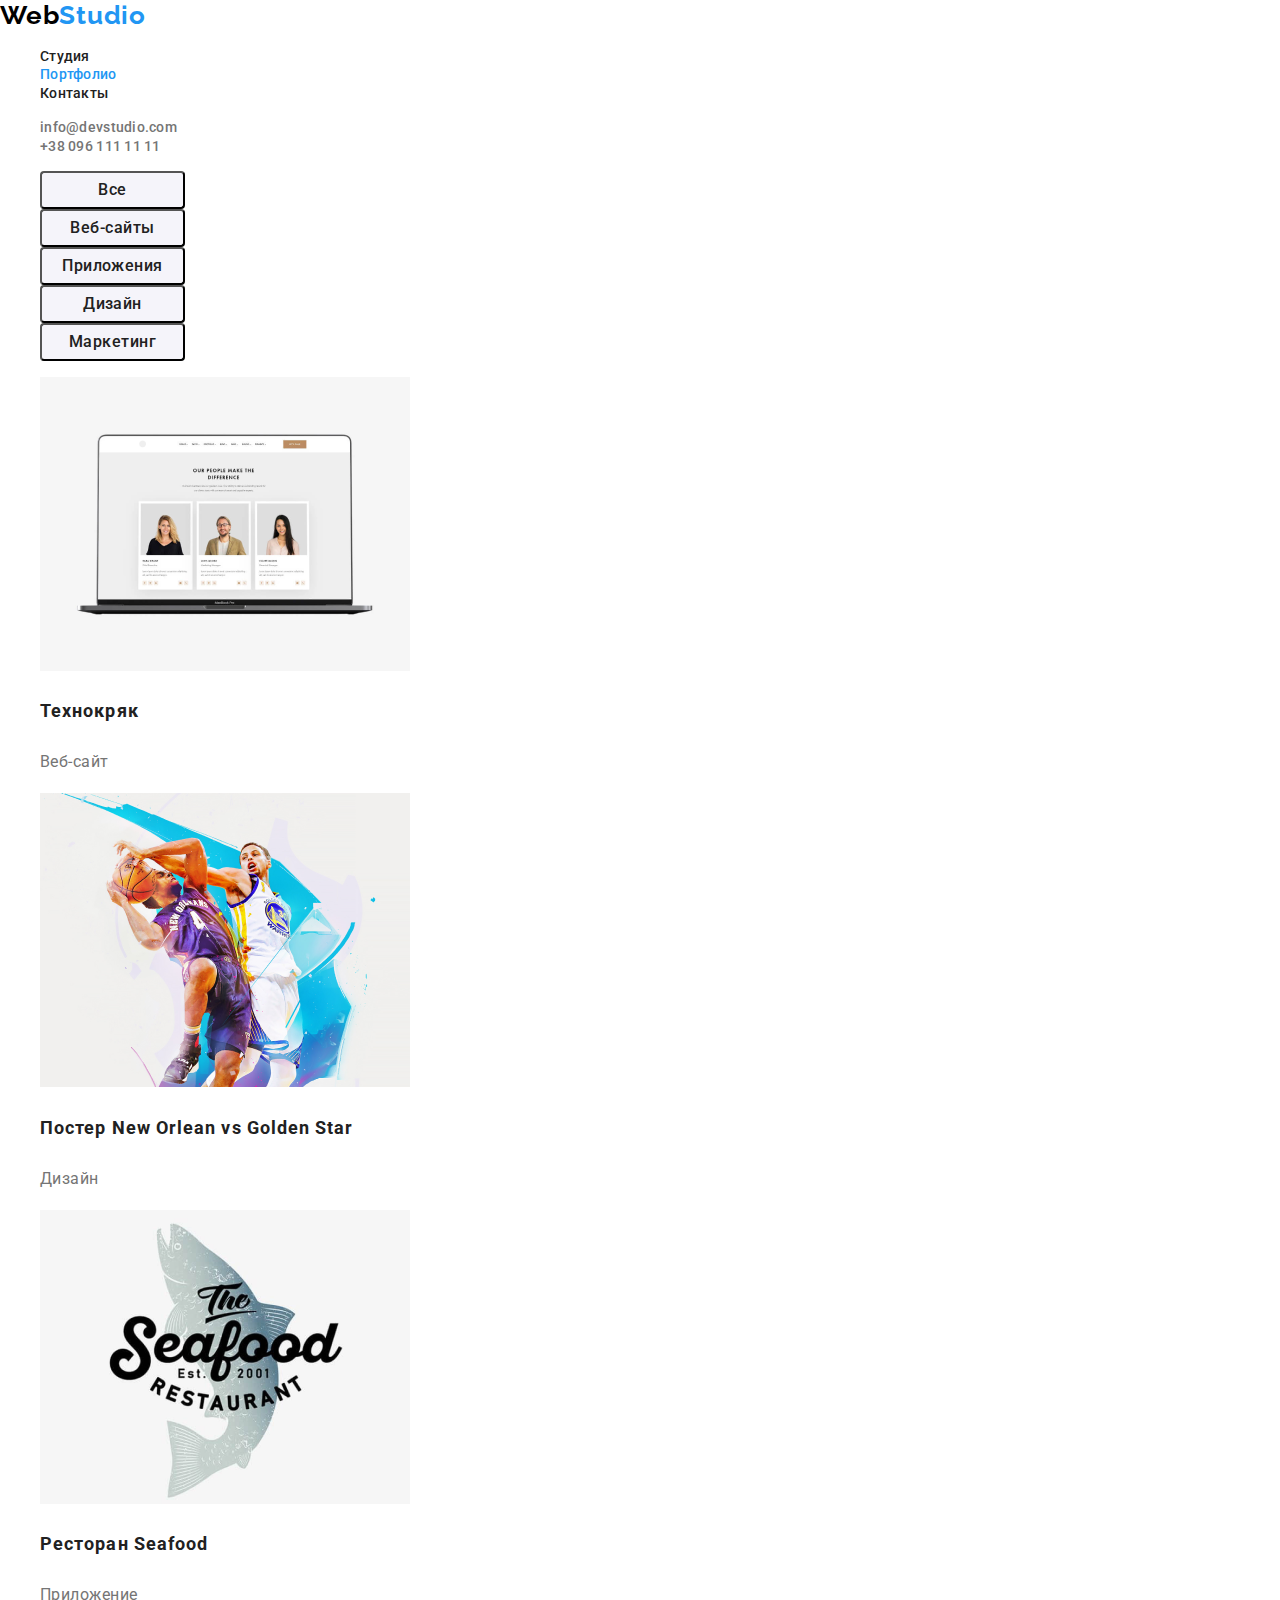
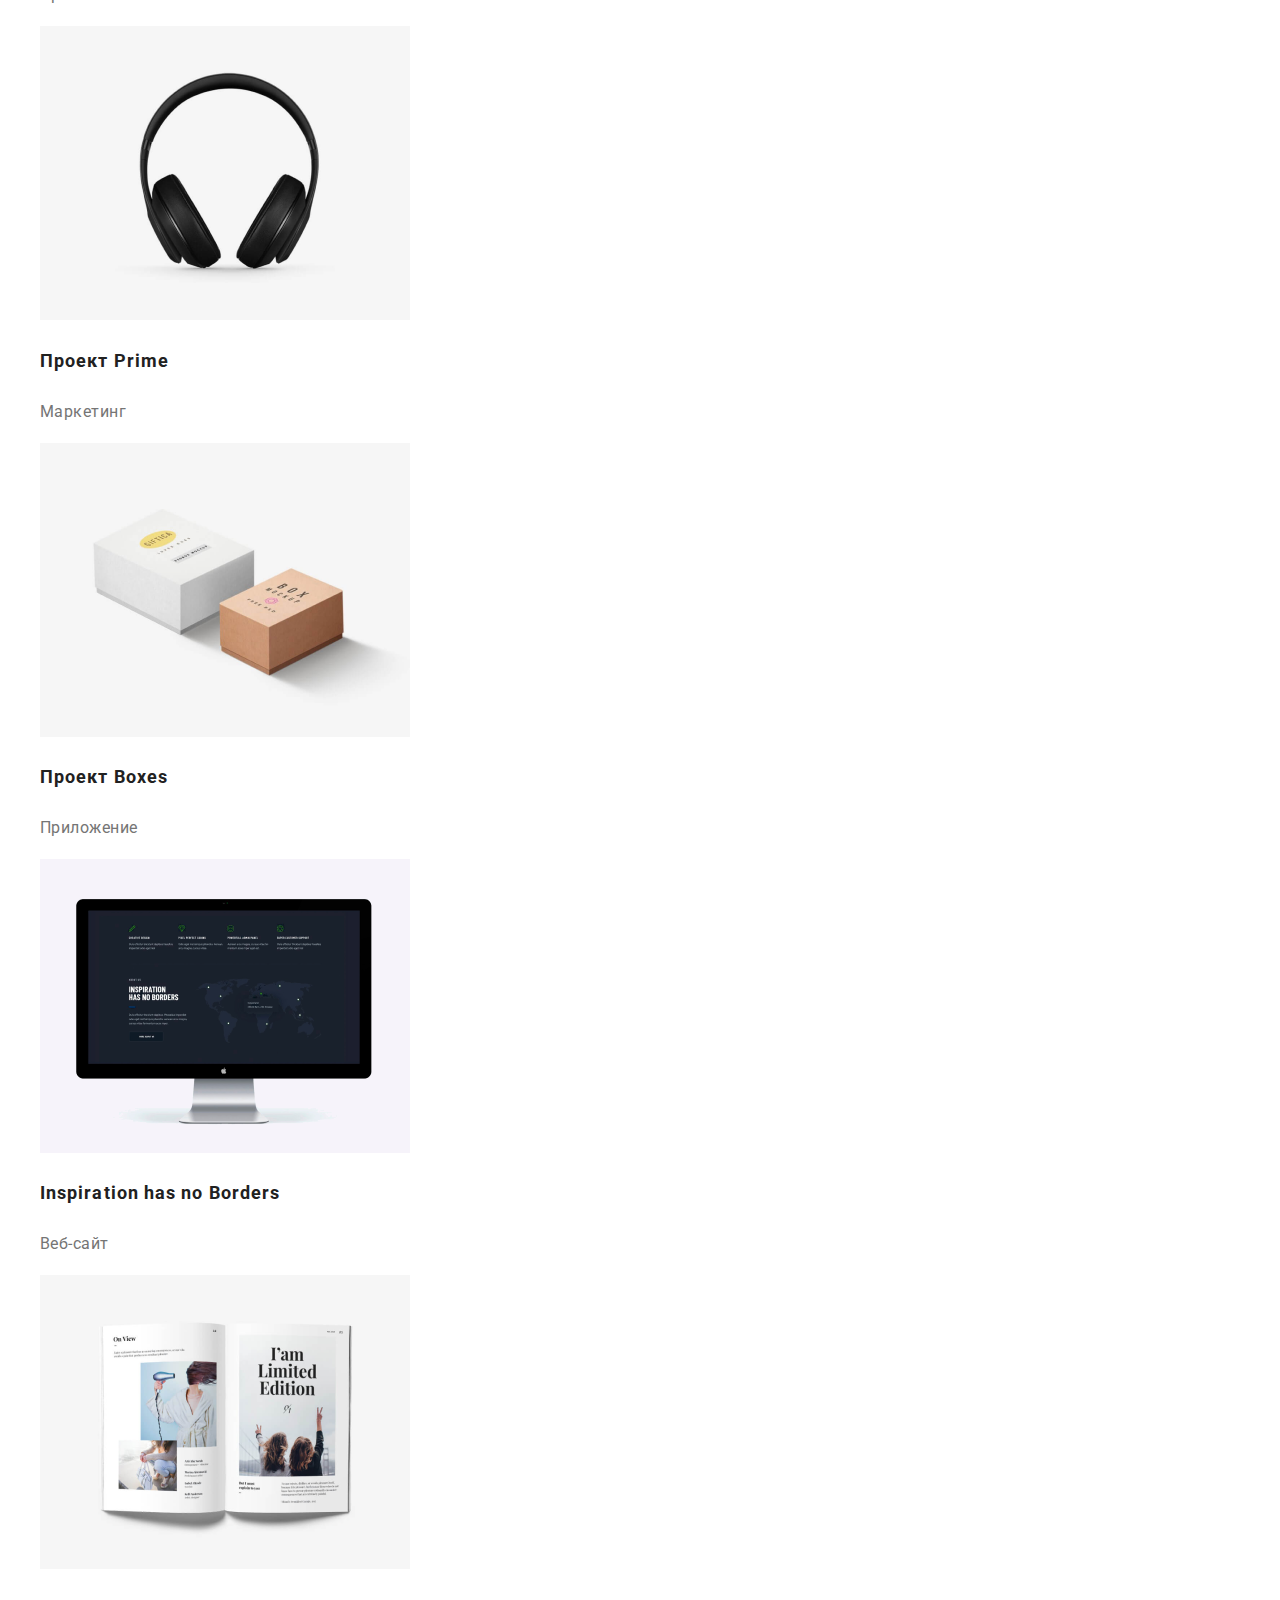
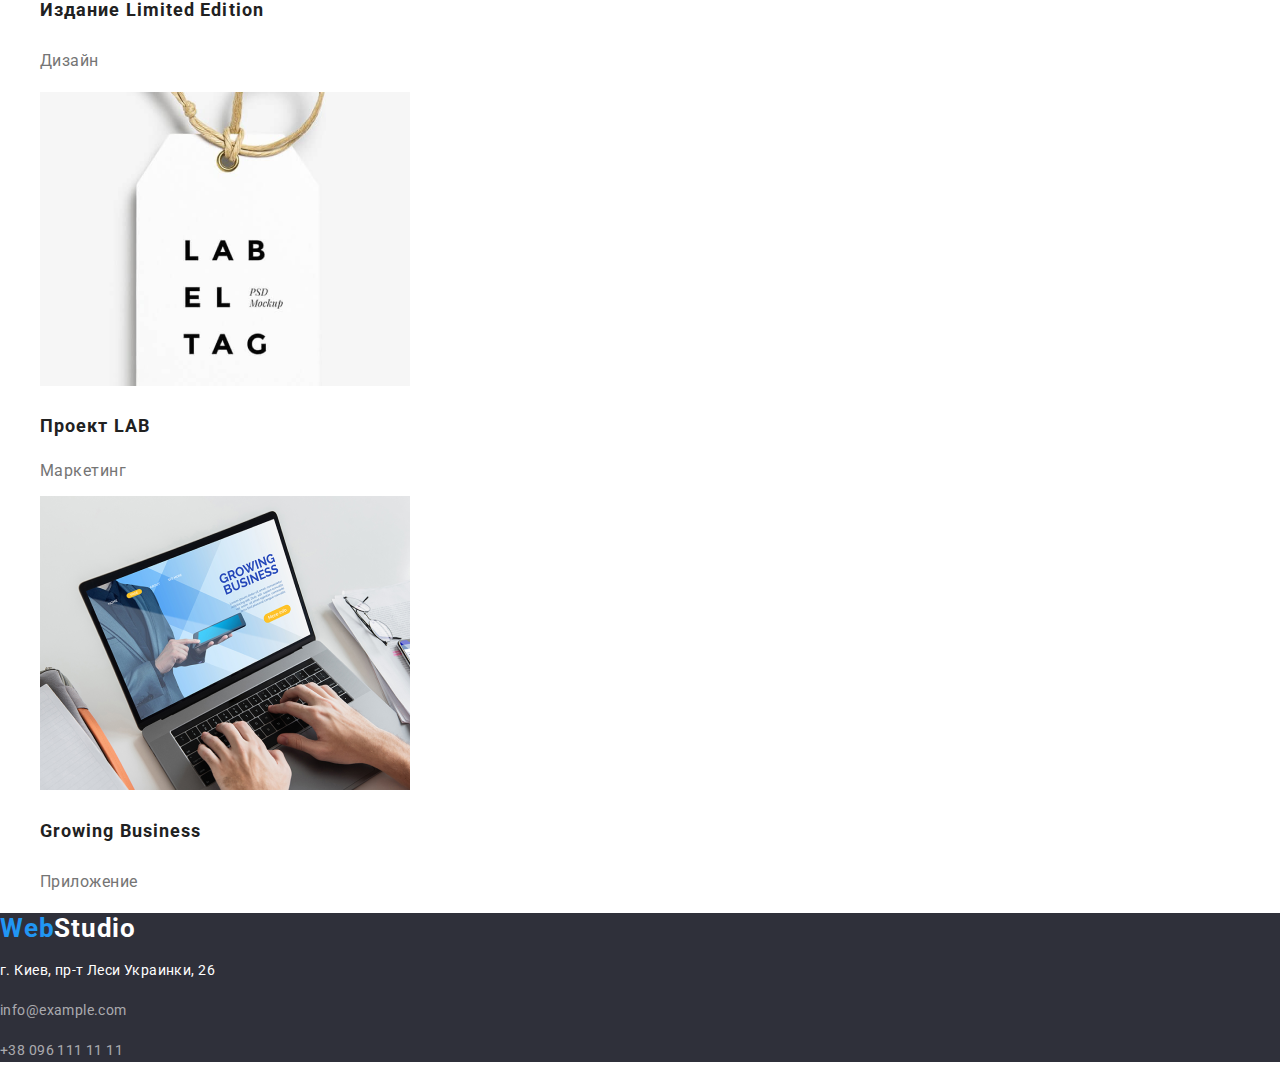
==== portfolio.html @ a476fd65 "дз2 перша сторінка" ====
<!DOCTYPE html>
<html lang="ru">
  <head>
    <meta charset="UTF-8" />
    <meta name="viewport" content="width=device-width, initial-scale=1.0" />
    <title>Портфолио</title>
    <link href="https://fonts.googleapis.com/css2?family=Raleway:wght@700&family=Roboto:wght@400;500;700;900&display=swap"
      rel="stylesheet">
    <link rel="stylesheet" href="https://cdnjs.cloudflare.com/ajax/libs/modern-normalize/1.0.0/modern-normalize.min.css">
    <link rel="stylesheet" href="./css/portfolio.css">
  </head>

  <body>
    
      <!--Шапка сайта-->

      <header class="header">
      
        <a class="webstudio" href="./index.html" aria-label="логотип">Web<span class="studio">Studio</span></a>
        <nav>
          <ul class="list">
            <li><a href="./index.html" class="link">Студия</a></li>
            <li><a href="./portfolio.html" class="special-link">Портфолио</a></li>
            <li><a href="#Контакты" class="link">Контакты</a></li>
          </ul>
        </nav>
        <ul class="auth-nav list">
          <li><a href="mailto:info@devstudio.com" class="auth-item">info@devstudio.com</a></li>
          <li><a href="tel:+380961111111" class="auth-item">+38 096 111 11 11</a></li>
        </ul>
      </header>

      <main class="main">
          <!--Меню кнопок-->
        <section>
          <ul class="list">
            <li><button type="button" class="button">Все</button></li>
            <li><button type="button" class="button">Веб-сайты</button></li>
            <li><button type="button" class="button">Приложения</button></li>
            <li><button type="button" class="button">Дизайн</button></li>
            <li><button type="button" class="button">Маркетинг</button></li>
          </ul>
                    

          <!--Проекти-->
            <ul class="list">
              <li>
                <img src="./img/img7.png" alt="Photo" width="370" >
                <h3 class="section-title">Технокряк</h3>
                <p class="section-info">Веб-сайт</p>
              </li>
              <li>
                <img src="./img/img8.png" alt="Photo" width="370">
                <h3 class="section-title">Постер New Orlean vs Golden Star</h3>
                <p class="section-info">Дизайн</p>
              </li>
              <li>
                <img src="./img/img9.png" alt="Photo" width="370">
                <h3 class="section-title">Ресторан Seafood</h3>
                <p class="section-info">Приложение</p>
              </li>
              <li>
                <img src="./img/img10.png" alt="Photo" width="370">
                <h3 class="section-title">Проект Prime</h3>
                <p class="section-info">Маркетинг</p>
              </li>
              <li>
                <img src="./img/img11.png" alt="Photo" width="370">
                <h3 class="section-title">Проект Boxes</h3>
                <p class="section-info">Приложение</p>
              </li>
              <li>
                <img src="./img/img12.png" alt="Photo" width="370">
                <h3 class="section-title">Inspiration has no Borders</h3>
                <p class="section-info">Веб-сайт</p>
              </li>
              <li>
                <img src="./img/img13.png" alt="Photo" width="370">
                <h3 class="section-title">Издание Limited Edition</h3>
                <p class="section-info">Дизайн</p>
              </li>
              <li>
                <img src="./img/img14.png" alt="Photo" width="370">
                <h3 class="section-title">Проект LAB</h3>
                <p>Маркетинг</p>
              </li>
              <li>
                <img src="./img/img15.png" alt="Photo" width="370">
                <h3 class="section-title">Growing Business</h3>
                <p class="section-info">Приложение</p>
              </li>
            </ul>
        </section>
      </main>

      <!--Підвал-->
      <footer class="footer">
        <a href="./index.html" class="webstudio-footer">Web<span class="logo">Studio</span></a>
        <address class="adress-footer">
          <p class="street">г. Киев, пр-т Леси Украинки, 26</p>
          <p><a href="mailto:info@example.com" class="foooter-info">info@example.com</a></p>
          <p><a href="tel:+380961111111" class="foooter-info">+38 096 111 11 11</a></p>
        </address>
      </footer>    
  </body>
</html>
---- css/portfolio.css ----
html {
  box-sizing: border-box;
}

*,
*::before,
*::after {
  box-sizing: inherit;
}

/* SETTINGS */
:root {
  --main-text-color: rgba(117, 117, 117, 1);
  --title-text-color: rgba(33, 33, 33, 1);
  --text-hover-focus: rgba(33, 150, 243, 1);
  --white-text-background: rgba(255, 255, 255, 1);
}

body {
  font-family: "Roboto", sans-serif;
  letter-spacing: 0.03em;
  background-color: var(--white-text-background);
  color: var(--main-text-color);
}

.list {
  list-style: none;
}

/* ЛОГО */
.webstudio {
  width: 145px;
  height: 31px;
  color: #000000;
  text-decoration: none;
  font-family: "Raleway", sans-serif;
  font-style: normal;
  font-weight: bold;
  font-size: 26px;
  line-height: 31px;
  /* identical to box height */

  letter-spacing: 0.03em;
}

.studio {
  color: #2196f3;
}

/* НАВІГАЦІЯ */

.special-link {
  color: rgba(33, 150, 243, 1);
  text-decoration: none;
  font-style: normal;
  font-weight: 500;
  font-size: 14px;
  line-height: 16px;
  letter-spacing: 0.02em;
}

.link {
  color: var(--title-text-color);
  text-decoration: none;
  font-style: normal;
  font-weight: 500;
  font-size: 14px;
  line-height: 16px;
  letter-spacing: 0.02em;
}

.link:hover,
.link:focus {
  color: var(--text-hover-focus);
}

.auth-item {
  color: var(--main-text-color);
  text-decoration: none;
  font-weight: 500;
  font-size: 14px;
  line-height: 16px;
  letter-spacing: 0.02em;
}

.auth-item:hover,
.auth-item:focus {
  color: var(--text-hover-focus);
}

/* Кнопки */

.button {
  width: 145px;
  height: 38px;
  left: 712px;
  top: 174px;
  background: rgba(245, 244, 250, 1);
  border-radius: 4px;
  font-style: normal;
  font-weight: 500;
  font-size: 16px;
  line-height: 26px;
  /* identical to box height, or 162% */
  color: var(--title-text-color);

  text-align: center;
  letter-spacing: 0.03em;
}

.button:hover,
.button:focus {
  background: var(--text-hover-focus);
}

.button:hover,
.button:focus {
  color: var(--white-text-background);
}

/* Main */
.section-title {
  font-style: normal;
  font-weight: bold;
  font-size: 18px;
  line-height: 36px;
  /* identical to box height, or 200% */
  color: var(--title-text-color);
  letter-spacing: 0.06em;
}

.section-info {
  font-style: normal;
  font-weight: normal;
  font-size: 16px;
  line-height: 30px;
  /* identical to box height, or 187% */
  color: var(--main-text-color);
  letter-spacing: 0.03em;
}

/* Підвал */

.footer {
  background: rgba(47, 48, 58, 1);
}

.webstudio-footer {
  font-style: normal;
  font-weight: bold;
  font-size: 26px;
  line-height: 31px;
  /* identical to box height */

  letter-spacing: 0.03em;

  color: #2196f3;
  text-decoration: none;
}

.logo {
  color: #ffffff;
}

.street {
  font-style: normal;
  font-weight: normal;
  font-size: 14px;
  line-height: 24px;
  /* or 171% */

  letter-spacing: 0.03em;
  color: var(--white-text-background);
}

.foooter-info {
  font-style: normal;
  font-weight: normal;
  font-size: 14px;
  line-height: 24px;
  /* or 171% */
  text-decoration: none;
  letter-spacing: 0.03em;

  color: rgba(255, 255, 255, 0.6);
}
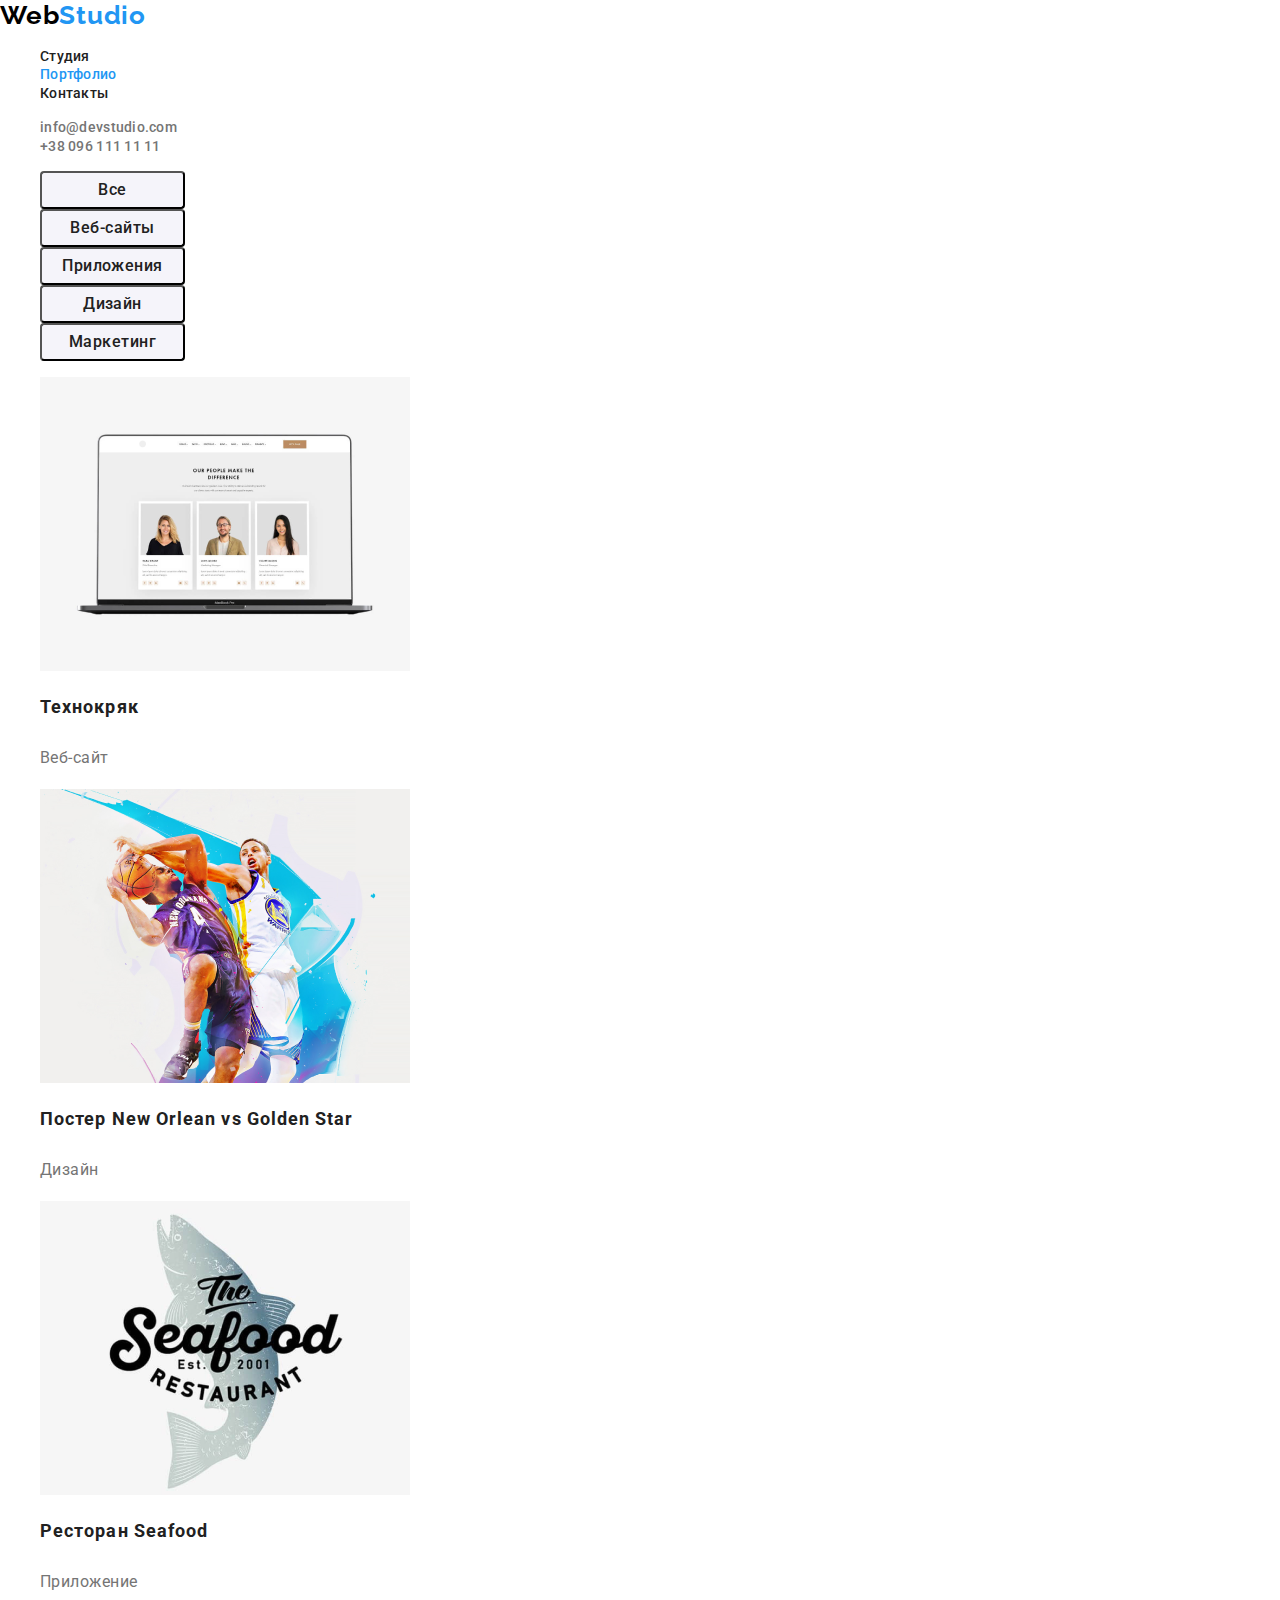
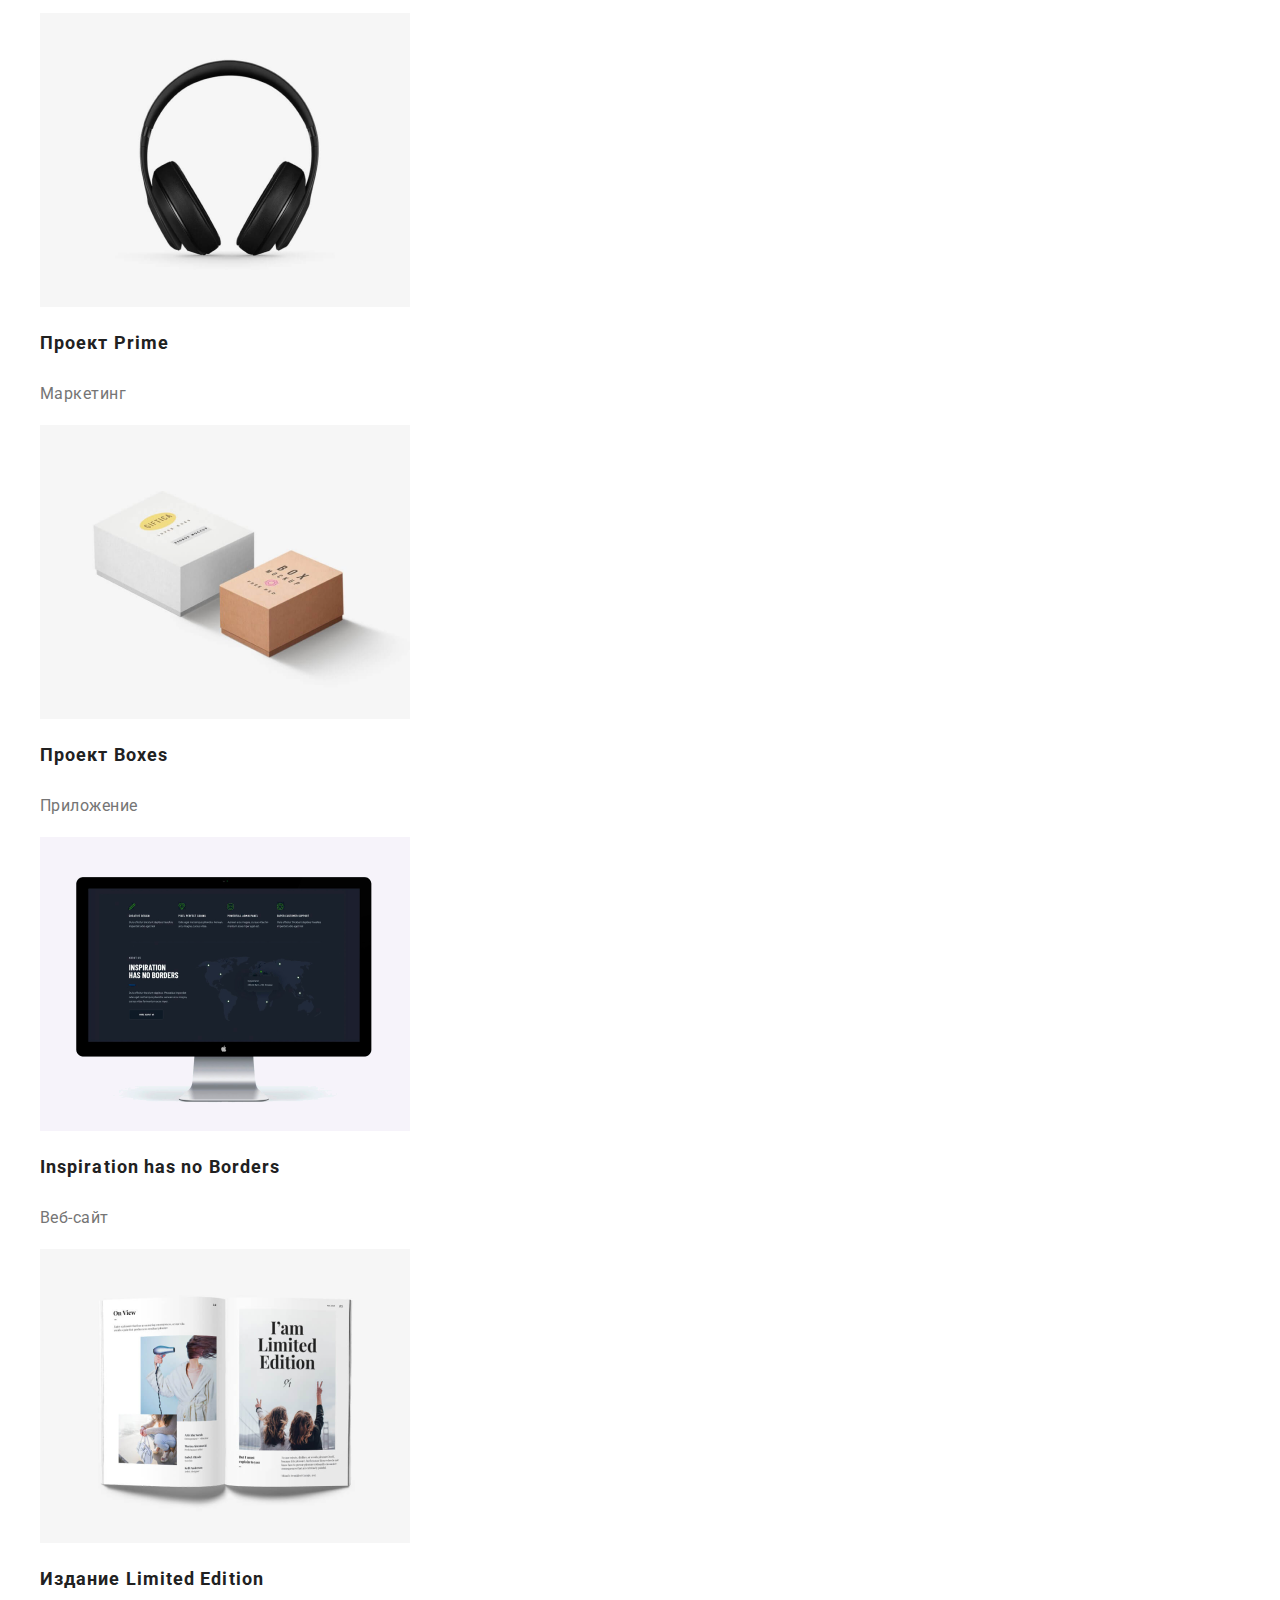
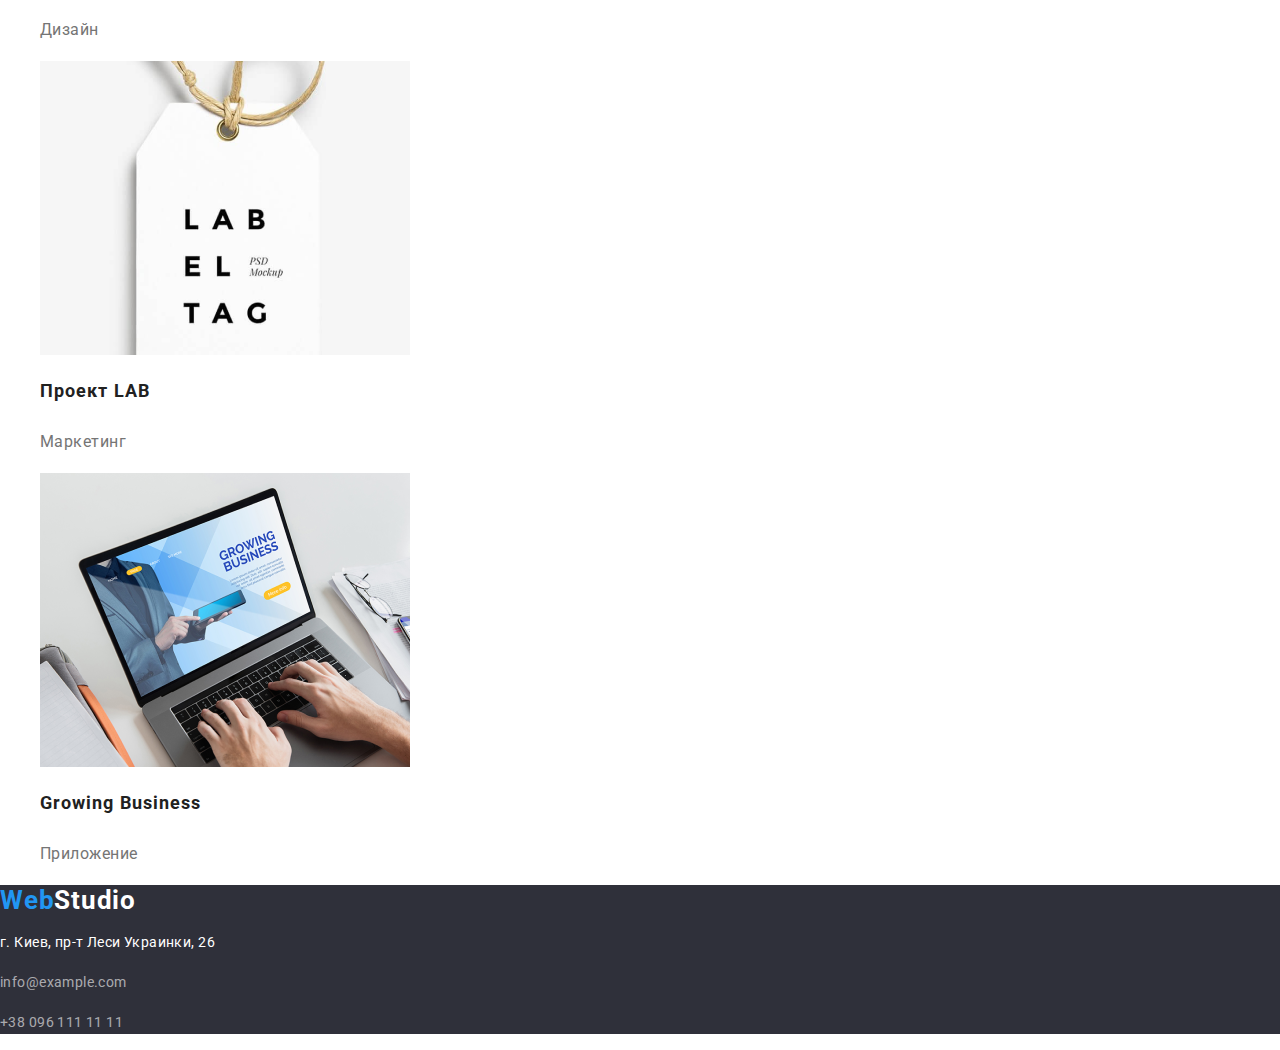
==== commit 80f620ef: "дз2 1 сторінка" ====
--- a/portfolio.html
+++ b/portfolio.html
@@ -82,7 +82,7 @@
               <li>
                 <img src="./img/img14.png" alt="Photo" width="370">
                 <h3 class="section-title">Проект LAB</h3>
-                <p>Маркетинг</p>
+                <p class="section-info">Маркетинг</p>
               </li>
               <li>
                 <img src="./img/img15.png" alt="Photo" width="370">
--- a/css/portfolio.css
+++ b/css/portfolio.css
@@ -6,6 +6,10 @@
 *::before,
 *::after {
   box-sizing: inherit;
+}
+
+img {
+  display: block;
 }
 
 /* SETTINGS */
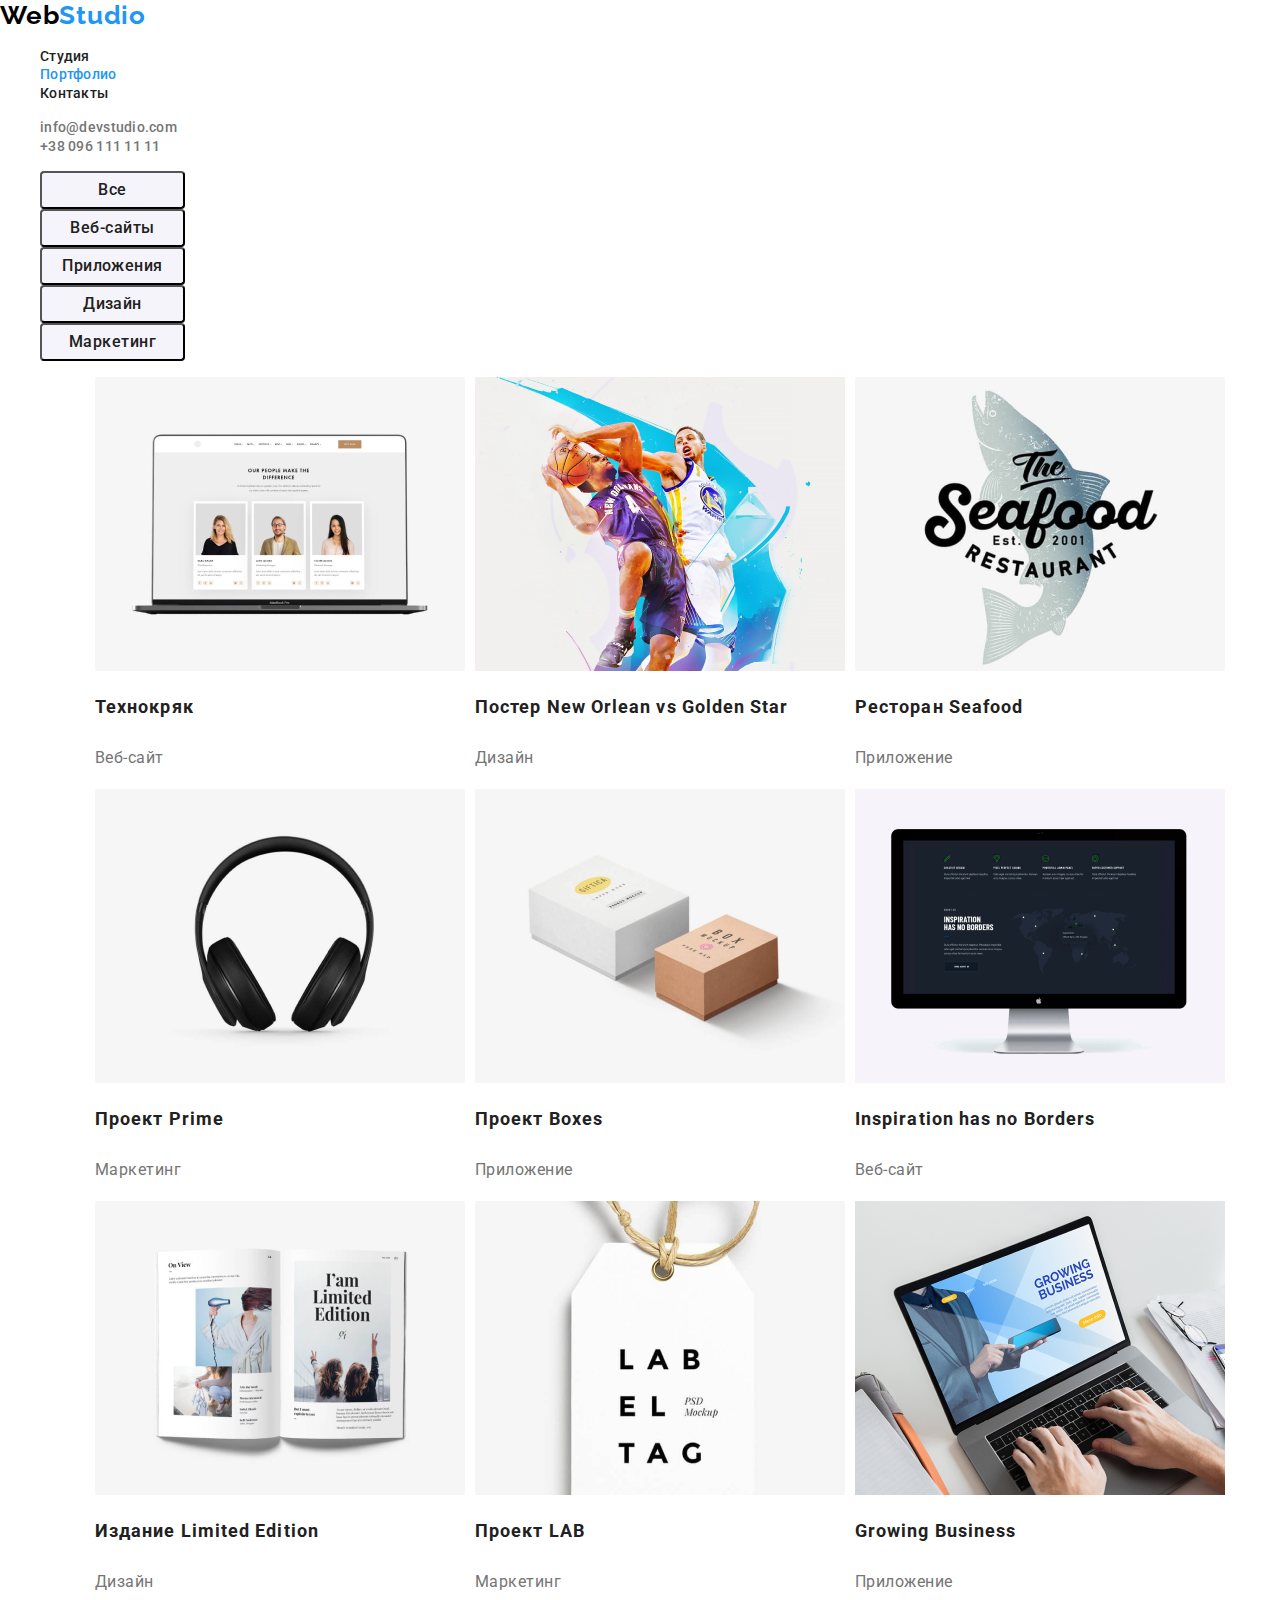
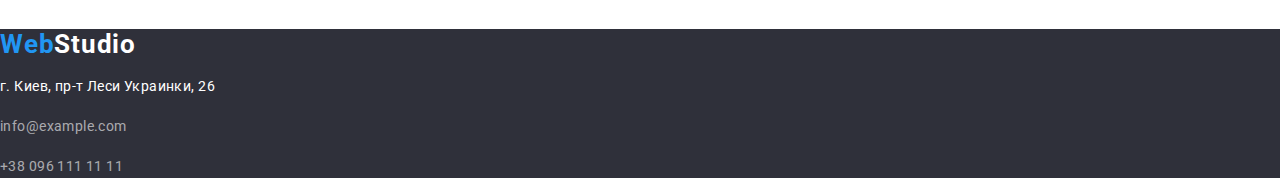
==== commit 50ed34be: "зробив проекти" ====
--- a/portfolio.html
+++ b/portfolio.html
@@ -43,6 +43,7 @@
                     
 
           <!--Проекти-->
+          <div class="projects">
             <ul class="list">
               <li>
                 <img src="./img/img7.png" alt="Photo" width="370" >
@@ -90,6 +91,7 @@
                 <p class="section-info">Приложение</p>
               </li>
             </ul>
+          </div>
         </section>
       </main>
 
--- a/css/portfolio.css
+++ b/css/portfolio.css
@@ -25,6 +25,7 @@
   letter-spacing: 0.03em;
   background-color: var(--white-text-background);
   color: var(--main-text-color);
+  max-width: 1600px;
 }
 
 .list {
@@ -143,6 +144,23 @@
   letter-spacing: 0.03em;
 }
 
+.projects {
+  width: 1200px;
+  padding-left: 15px;
+  padding-right: 15px;
+  margin: 0 auto;
+}
+
+.projects .list {
+  display: flex;
+  flex-wrap: wrap;
+  justify-content: space-between;
+}
+
+/* .projects .list:not(:nth-child(3n)) {
+  margin-right: 30px;
+} */
+
 /* Підвал */
 
 .footer {
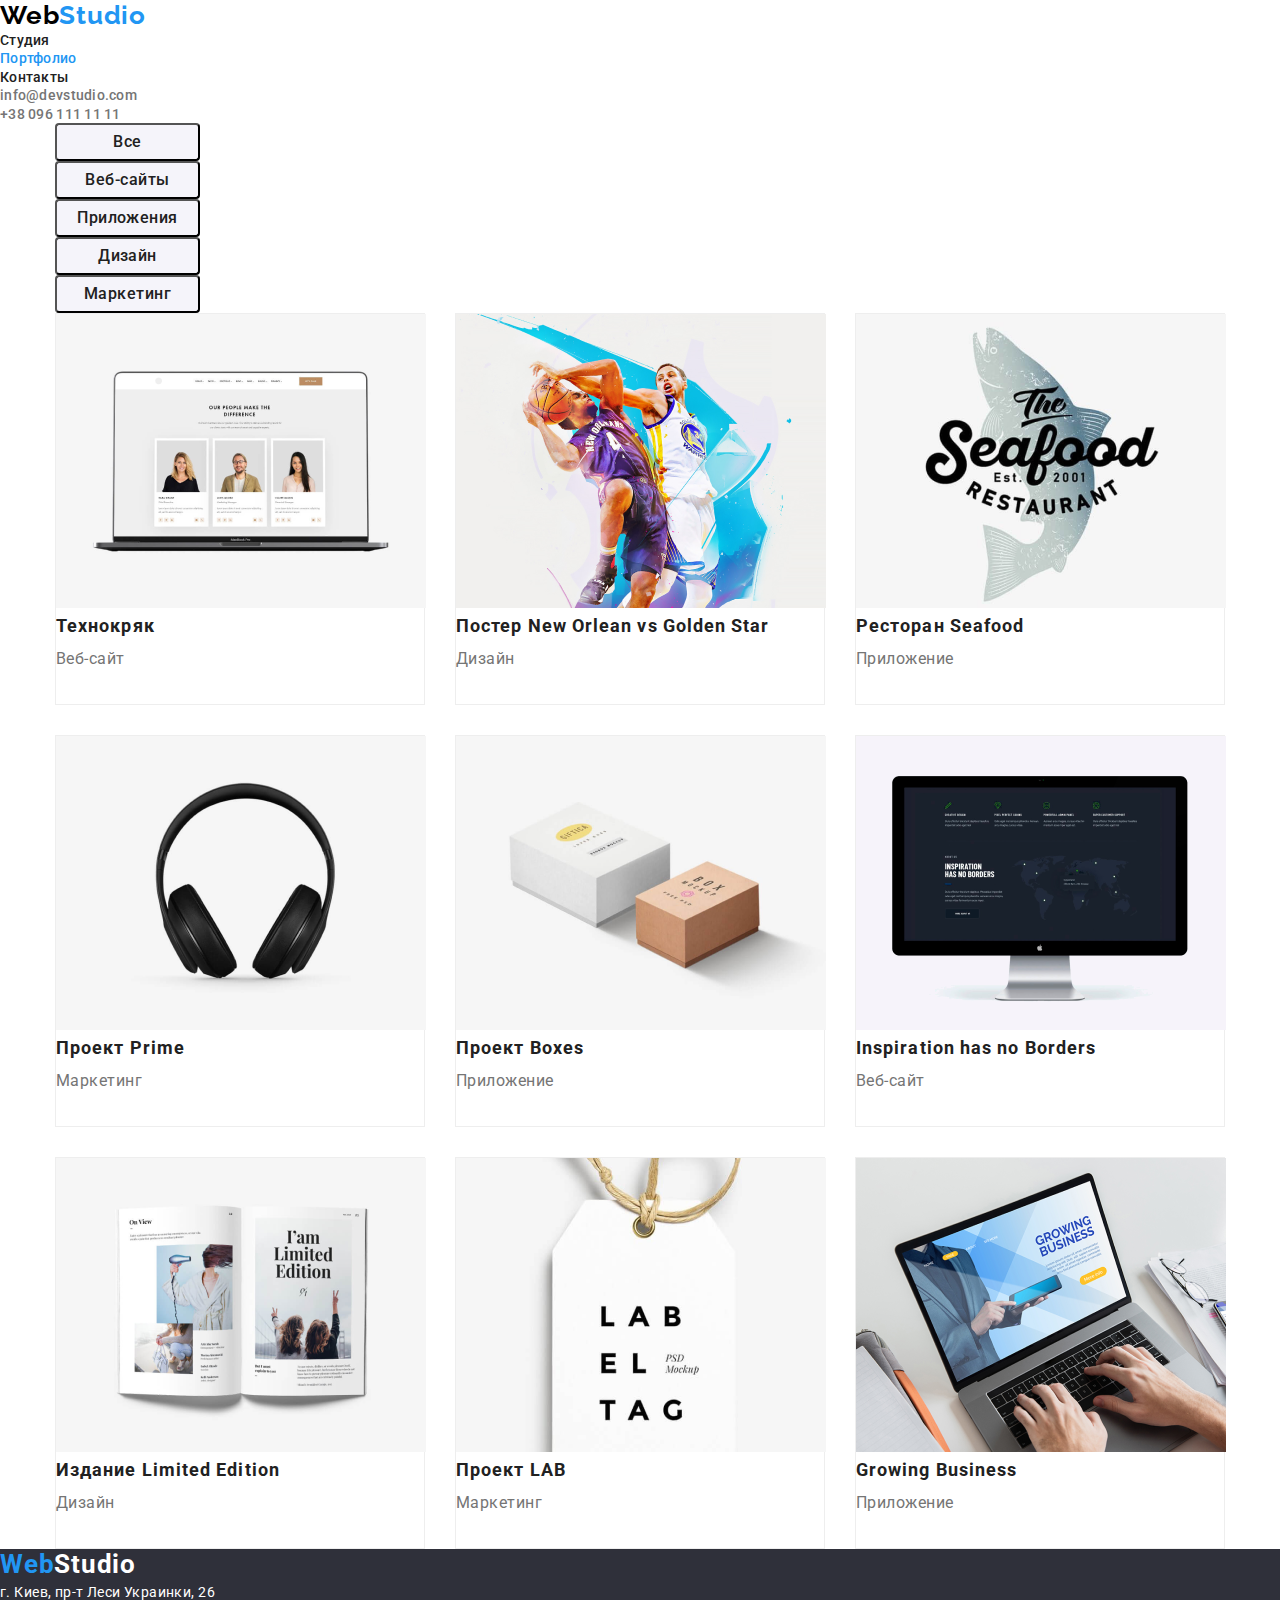
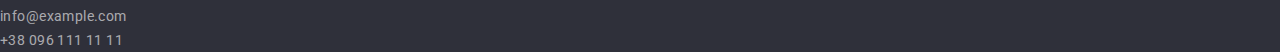
==== commit 001feaea: "єєєєє" ====
--- a/portfolio.html
+++ b/portfolio.html
@@ -33,59 +33,61 @@
       <main class="main">
           <!--Меню кнопок-->
         <section>
+          <div class="button-container">
           <ul class="list">
             <li><button type="button" class="button">Все</button></li>
             <li><button type="button" class="button">Веб-сайты</button></li>
             <li><button type="button" class="button">Приложения</button></li>
             <li><button type="button" class="button">Дизайн</button></li>
             <li><button type="button" class="button">Маркетинг</button></li>
+          </div>
           </ul>
                     
 
           <!--Проекти-->
           <div class="projects">
             <ul class="list">
-              <li>
+              <li class="li-item">
                 <img src="./img/img7.png" alt="Photo" width="370" >
                 <h3 class="section-title">Технокряк</h3>
                 <p class="section-info">Веб-сайт</p>
               </li>
-              <li>
+              <li class="li-item">
                 <img src="./img/img8.png" alt="Photo" width="370">
                 <h3 class="section-title">Постер New Orlean vs Golden Star</h3>
                 <p class="section-info">Дизайн</p>
               </li>
-              <li>
+              <li class="li-item">
                 <img src="./img/img9.png" alt="Photo" width="370">
                 <h3 class="section-title">Ресторан Seafood</h3>
                 <p class="section-info">Приложение</p>
               </li>
-              <li>
+              <li class="li-item">
                 <img src="./img/img10.png" alt="Photo" width="370">
                 <h3 class="section-title">Проект Prime</h3>
                 <p class="section-info">Маркетинг</p>
               </li>
-              <li>
+              <li class="li-item">
                 <img src="./img/img11.png" alt="Photo" width="370">
                 <h3 class="section-title">Проект Boxes</h3>
                 <p class="section-info">Приложение</p>
               </li>
-              <li>
+              <li class="li-item">
                 <img src="./img/img12.png" alt="Photo" width="370">
                 <h3 class="section-title">Inspiration has no Borders</h3>
                 <p class="section-info">Веб-сайт</p>
               </li>
-              <li>
+              <li class="li-item">
                 <img src="./img/img13.png" alt="Photo" width="370">
                 <h3 class="section-title">Издание Limited Edition</h3>
                 <p class="section-info">Дизайн</p>
               </li>
-              <li>
+              <li class="li-item">
                 <img src="./img/img14.png" alt="Photo" width="370">
                 <h3 class="section-title">Проект LAB</h3>
                 <p class="section-info">Маркетинг</p>
               </li>
-              <li>
+              <li class="li-item">
                 <img src="./img/img15.png" alt="Photo" width="370">
                 <h3 class="section-title">Growing Business</h3>
                 <p class="section-info">Приложение</p>
--- a/css/portfolio.css
+++ b/css/portfolio.css
@@ -6,6 +6,11 @@
 *::before,
 *::after {
   box-sizing: inherit;
+}
+
+* {
+  margin: 0;
+  padding: 0;
 }
 
 img {
@@ -144,6 +149,13 @@
   letter-spacing: 0.03em;
 }
 
+.button-container {
+  width: 1200px;
+  padding-left: 15px;
+  padding-right: 15px;
+  margin: 0 auto;
+}
+
 .projects {
   width: 1200px;
   padding-left: 15px;
@@ -157,9 +169,19 @@
   justify-content: space-between;
 }
 
-/* .projects .list:not(:nth-child(3n)) {
-  margin-right: 30px;
-} */
+.li-item {
+  display: block;
+  width: 370px;
+  /* height: 368px; */
+  background: #ffffff;
+  border: 1px solid #eeeeee;
+  box-sizing: border-box;
+  padding-bottom: 30px;
+}
+
+.li-item:not(:nth-child(n + 7)) {
+  margin-bottom: 30px;
+}
 
 /* Підвал */
 
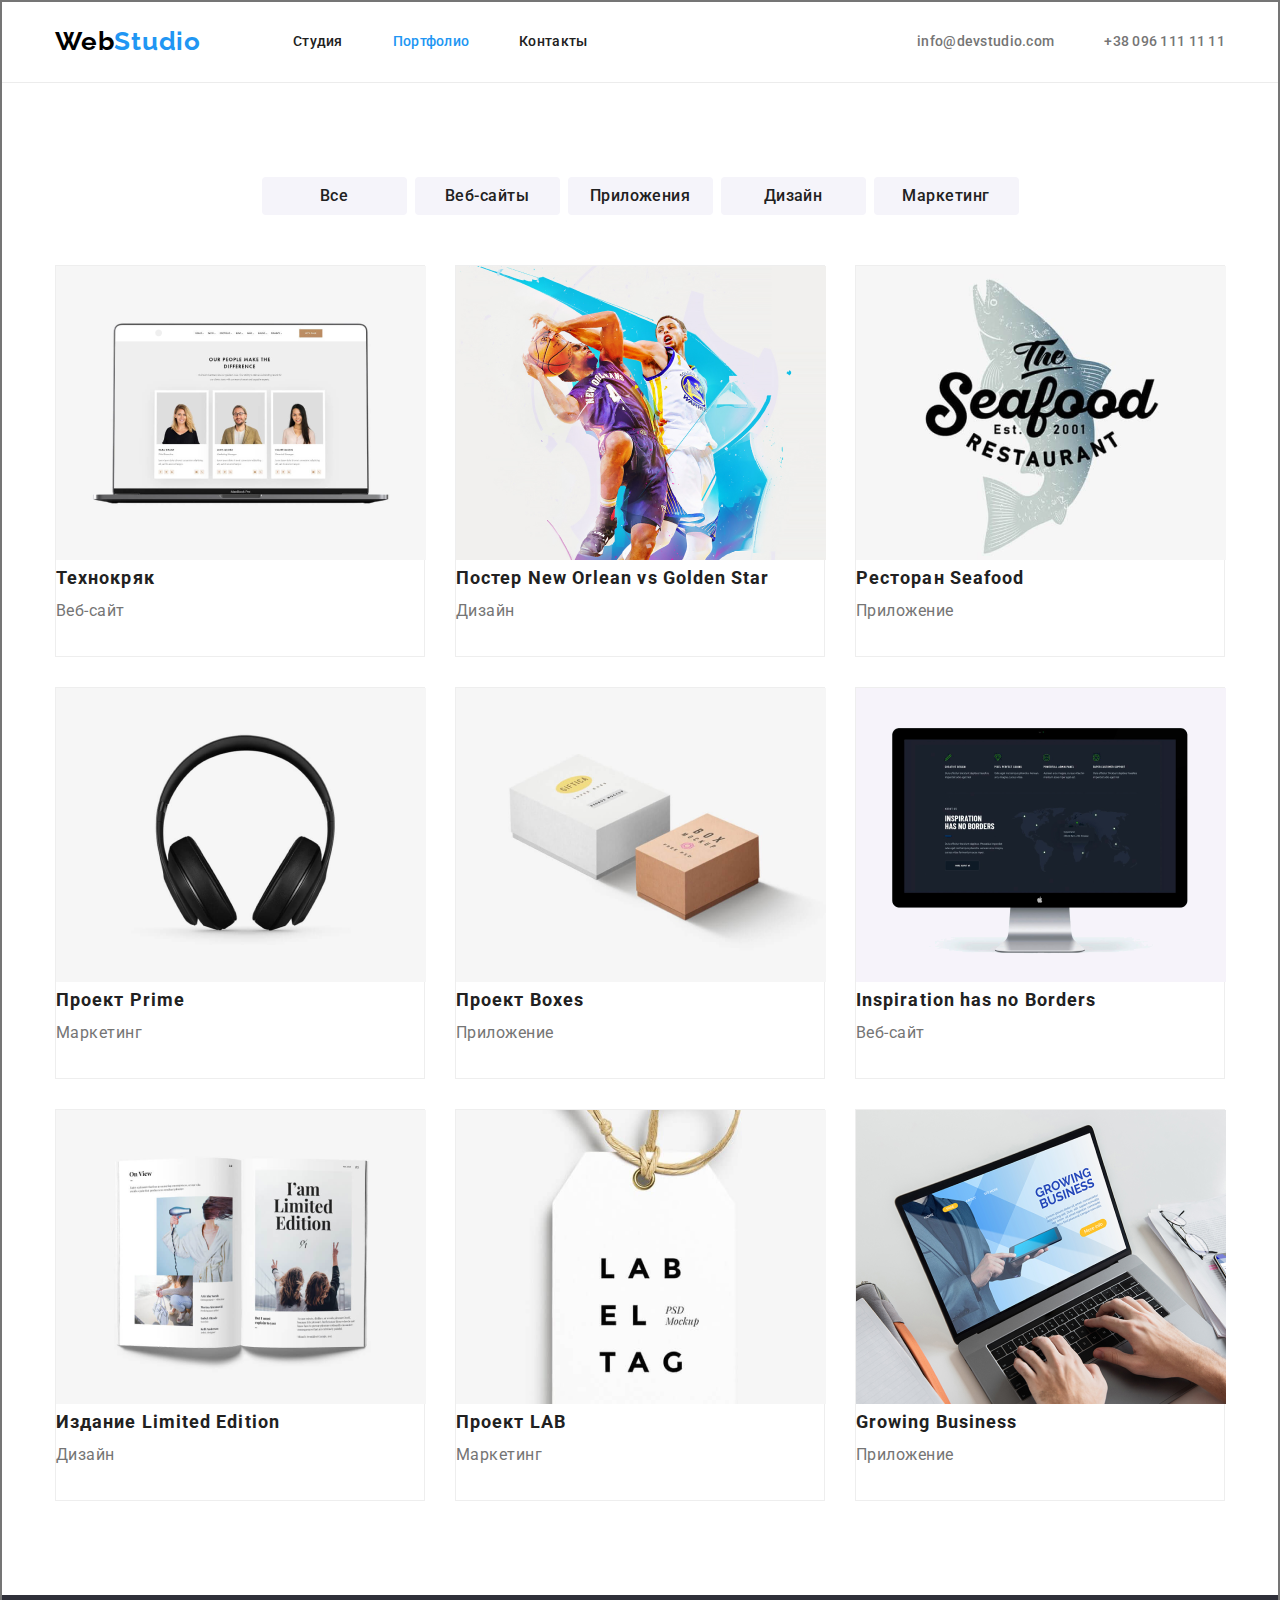
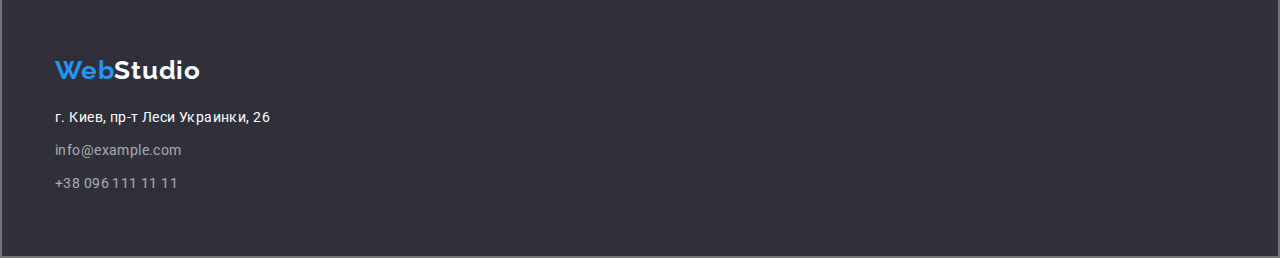
==== commit 1e2a7fca: "Finish" ====
--- a/portfolio.html
+++ b/portfolio.html
@@ -15,31 +15,36 @@
       <!--Шапка сайта-->
 
       <header class="header">
-      
+      <div class="header-container">
         <a class="webstudio" href="./index.html" aria-label="логотип">Web<span class="studio">Studio</span></a>
+        
         <nav>
-          <ul class="list">
+          <ul class="nav-menu list">
             <li><a href="./index.html" class="link">Студия</a></li>
             <li><a href="./portfolio.html" class="special-link">Портфолио</a></li>
             <li><a href="#Контакты" class="link">Контакты</a></li>
           </ul>
         </nav>
+
         <ul class="auth-nav list">
           <li><a href="mailto:info@devstudio.com" class="auth-item">info@devstudio.com</a></li>
           <li><a href="tel:+380961111111" class="auth-item">+38 096 111 11 11</a></li>
         </ul>
+
+      </div>
+
       </header>
 
       <main class="main">
-          <!--Меню кнопок-->
-        <section>
+                       <!--Меню кнопок-->
+        <section class="main-section">
           <div class="button-container">
           <ul class="list">
-            <li><button type="button" class="button">Все</button></li>
-            <li><button type="button" class="button">Веб-сайты</button></li>
-            <li><button type="button" class="button">Приложения</button></li>
-            <li><button type="button" class="button">Дизайн</button></li>
-            <li><button type="button" class="button">Маркетинг</button></li>
+            <li class="lii-item"><button type="button" class="button">Все</button></li>
+            <li class="lii-item"><button type="button" class="button">Веб-сайты</button></li>
+            <li class="lii-item"><button type="button" class="button">Приложения</button></li>
+            <li class="lii-item"><button type="button" class="button">Дизайн</button></li>
+            <li class="lii-item"><button type="button" class="button">Маркетинг</button></li>
           </div>
           </ul>
                     
@@ -99,12 +104,14 @@
 
       <!--Підвал-->
       <footer class="footer">
+        <div class="footer-container">
         <a href="./index.html" class="webstudio-footer">Web<span class="logo">Studio</span></a>
         <address class="adress-footer">
           <p class="street">г. Киев, пр-т Леси Украинки, 26</p>
-          <p><a href="mailto:info@example.com" class="foooter-info">info@example.com</a></p>
+          <p class="mmail"><a href="mailto:info@example.com" class="foooter-info">info@example.com</a></p>
           <p><a href="tel:+380961111111" class="foooter-info">+38 096 111 11 11</a></p>
         </address>
+        </div>
       </footer>    
   </body>
 </html>
--- a/css/portfolio.css
+++ b/css/portfolio.css
@@ -31,10 +31,15 @@
   background-color: var(--white-text-background);
   color: var(--main-text-color);
   max-width: 1600px;
+  border: 2px solid;
 }
 
 .list {
   list-style: none;
+}
+
+.header {
+  border-bottom: 1px solid #ececec;
 }
 
 /* ЛОГО */
@@ -51,6 +56,7 @@
   /* identical to box height */
 
   letter-spacing: 0.03em;
+  margin-right: 93px;
 }
 
 .studio {
@@ -96,6 +102,36 @@
 .auth-item:hover,
 .auth-item:focus {
   color: var(--text-hover-focus);
+}
+
+.header-container {
+  display: flex;
+  align-items: flex-start;
+  width: 1200px;
+  padding-right: 15px;
+  padding-left: 15px;
+  margin-left: auto;
+  margin-right: auto;
+  align-items: center;
+  padding-top: 24px;
+  padding-bottom: 25px;
+}
+
+.nav-menu {
+  display: flex;
+}
+
+.auth-nav {
+  display: flex;
+  margin-left: auto;
+}
+
+nav ul li:not(:last-child) {
+  margin-right: 50px;
+}
+
+.auth-item {
+  margin-left: 50px;
 }
 
 /* Кнопки */
@@ -116,6 +152,7 @@
 
   text-align: center;
   letter-spacing: 0.03em;
+  border: none;
 }
 
 .button:hover,
@@ -128,7 +165,8 @@
   color: var(--white-text-background);
 }
 
-/* Main */
+/* MAIN */
+
 .section-title {
   font-style: normal;
   font-weight: bold;
@@ -149,6 +187,10 @@
   letter-spacing: 0.03em;
 }
 
+.main-section {
+  padding-top: 94px;
+}
+
 .button-container {
   width: 1200px;
   padding-left: 15px;
@@ -156,10 +198,21 @@
   margin: 0 auto;
 }
 
+.button-container .list {
+  display: flex;
+  justify-content: center;
+}
+
+.lii-item:not(:last-child) {
+  margin-right: 8px;
+}
+
 .projects {
   width: 1200px;
   padding-left: 15px;
   padding-right: 15px;
+  padding-top: 50px;
+  padding-bottom: 94px;
   margin: 0 auto;
 }
 
@@ -187,9 +240,13 @@
 
 .footer {
   background: rgba(47, 48, 58, 1);
+  padding-top: 60px;
+  padding-bottom: 60px;
 }
 
 .webstudio-footer {
+  display: inline-block;
+  font-family: "Raleway", sans-serif;
   font-style: normal;
   font-weight: bold;
   font-size: 26px;
@@ -200,6 +257,7 @@
 
   color: #2196f3;
   text-decoration: none;
+  margin-bottom: 20px;
 }
 
 .logo {
@@ -207,24 +265,46 @@
 }
 
 .street {
+  display: inline-block;
   font-style: normal;
   font-weight: normal;
   font-size: 14px;
-  line-height: 24px;
+  line-height: 1.71;
   /* or 171% */
 
   letter-spacing: 0.03em;
   color: var(--white-text-background);
+  margin-bottom: 9px;
 }
 
 .foooter-info {
+  display: inline-block;
   font-style: normal;
   font-weight: normal;
   font-size: 14px;
-  line-height: 24px;
+  line-height: 1.71;
   /* or 171% */
   text-decoration: none;
   letter-spacing: 0.03em;
 
   color: rgba(255, 255, 255, 0.6);
 }
+
+.mmail {
+  display: inline-block;
+  margin-bottom: 9px;
+}
+
+.footer-container {
+  width: 1200px;
+  padding-left: 15px;
+  padding-right: 15px;
+  margin: 0 auto;
+  display: flex;
+  flex-direction: column;
+}
+
+.adress-footer {
+  display: flex;
+  flex-direction: column;
+}
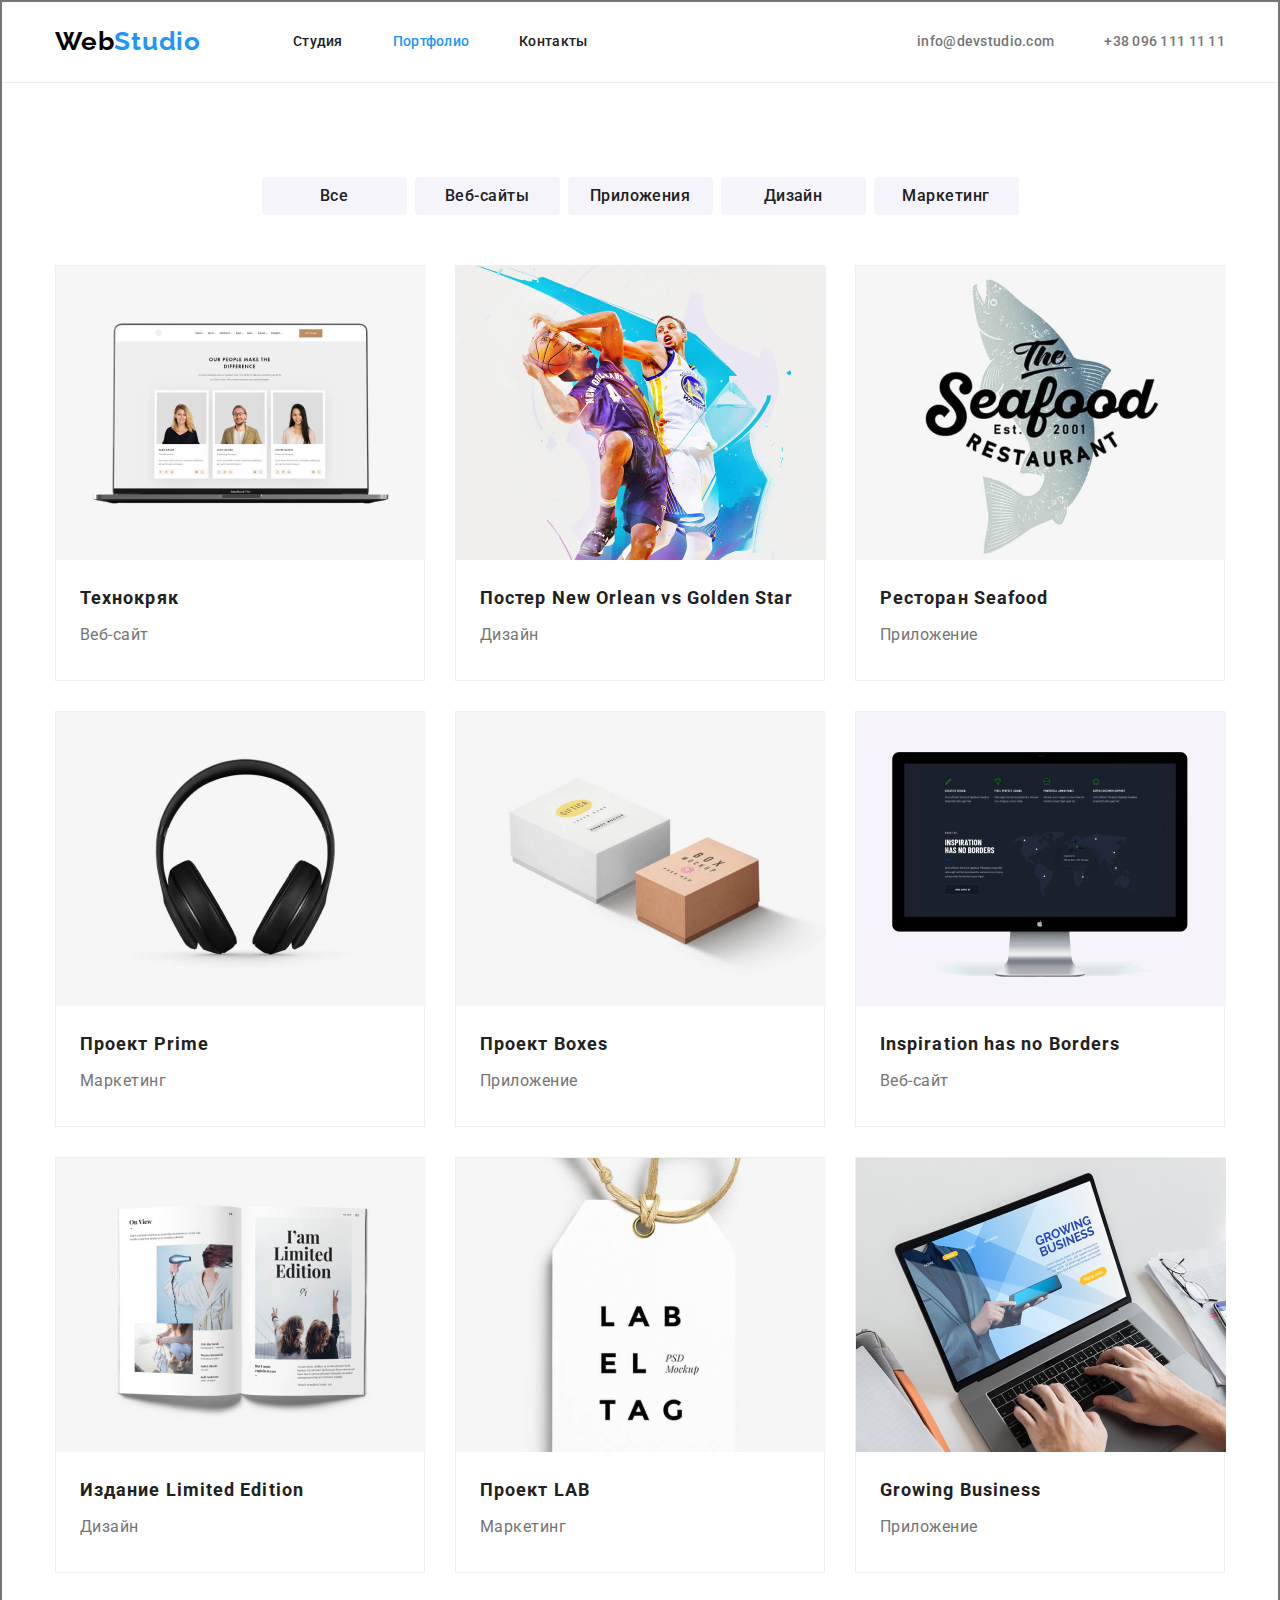
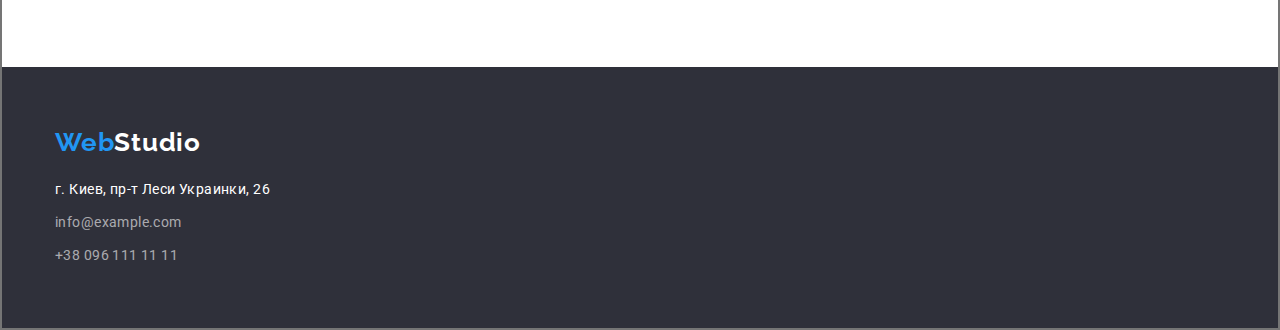
==== commit debe7d3f: "Дз3 фініш" ====
--- a/portfolio.html
+++ b/portfolio.html
@@ -36,7 +36,9 @@
       </header>
 
       <main class="main">
-                       <!--Меню кнопок-->
+
+
+         <!--Меню кнопок-->
         <section class="main-section">
           <div class="button-container">
           <ul class="list">
@@ -54,48 +56,66 @@
             <ul class="list">
               <li class="li-item">
                 <img src="./img/img7.png" alt="Photo" width="370" >
-                <h3 class="section-title">Технокряк</h3>
+                <div class="projects-info">
+                  <h3 class="section-title">Технокряк</h3>
                 <p class="section-info">Веб-сайт</p>
+                </div>
               </li>
               <li class="li-item">
                 <img src="./img/img8.png" alt="Photo" width="370">
-                <h3 class="section-title">Постер New Orlean vs Golden Star</h3>
+                <div class="projects-info">
+                  <h3 class="section-title">Постер New Orlean vs Golden Star</h3>
                 <p class="section-info">Дизайн</p>
+              </div>
               </li>
               <li class="li-item">
                 <img src="./img/img9.png" alt="Photo" width="370">
-                <h3 class="section-title">Ресторан Seafood</h3>
+                <div class="projects-info">
+                  <h3 class="section-title">Ресторан Seafood</h3>
                 <p class="section-info">Приложение</p>
+              </div>
               </li>
               <li class="li-item">
                 <img src="./img/img10.png" alt="Photo" width="370">
-                <h3 class="section-title">Проект Prime</h3>
+                <div class="projects-info">
+                  <h3 class="section-title">Проект Prime</h3>
                 <p class="section-info">Маркетинг</p>
+              </div>
               </li>
               <li class="li-item">
                 <img src="./img/img11.png" alt="Photo" width="370">
-                <h3 class="section-title">Проект Boxes</h3>
+                <div class="projects-info">
+                  <h3 class="section-title">Проект Boxes</h3>
                 <p class="section-info">Приложение</p>
+              </div>
               </li>
               <li class="li-item">
                 <img src="./img/img12.png" alt="Photo" width="370">
-                <h3 class="section-title">Inspiration has no Borders</h3>
+                <div class="projects-info">
+                  <h3 class="section-title">Inspiration has no Borders</h3>
                 <p class="section-info">Веб-сайт</p>
-              </li>
+              </div>
+             </li>
               <li class="li-item">
                 <img src="./img/img13.png" alt="Photo" width="370">
-                <h3 class="section-title">Издание Limited Edition</h3>
+                <div class="projects-info">
+                  <h3 class="section-title">Издание Limited Edition</h3>
                 <p class="section-info">Дизайн</p>
-              </li>
+                  </div>
+             </li>
               <li class="li-item">
                 <img src="./img/img14.png" alt="Photo" width="370">
-                <h3 class="section-title">Проект LAB</h3>
+                <div class="projects-info">
+                  <h3 class="section-title">Проект LAB</h3>
                 <p class="section-info">Маркетинг</p>
+            </div>
               </li>
               <li class="li-item">
                 <img src="./img/img15.png" alt="Photo" width="370">
+                <div class="projects-info">
                 <h3 class="section-title">Growing Business</h3>
                 <p class="section-info">Приложение</p>
+                </div>
               </li>
             </ul>
           </div>
--- a/css/portfolio.css
+++ b/css/portfolio.css
@@ -167,6 +167,10 @@
 
 /* MAIN */
 
+img {
+  margin-bottom: 20px;
+}
+
 .section-title {
   font-style: normal;
   font-weight: bold;
@@ -175,6 +179,7 @@
   /* identical to box height, or 200% */
   color: var(--title-text-color);
   letter-spacing: 0.06em;
+  padding-bottom: 4px;
 }
 
 .section-info {
@@ -236,6 +241,10 @@
   margin-bottom: 30px;
 }
 
+.projects-info {
+  margin: 0 24px;
+}
+
 /* Підвал */
 
 .footer {
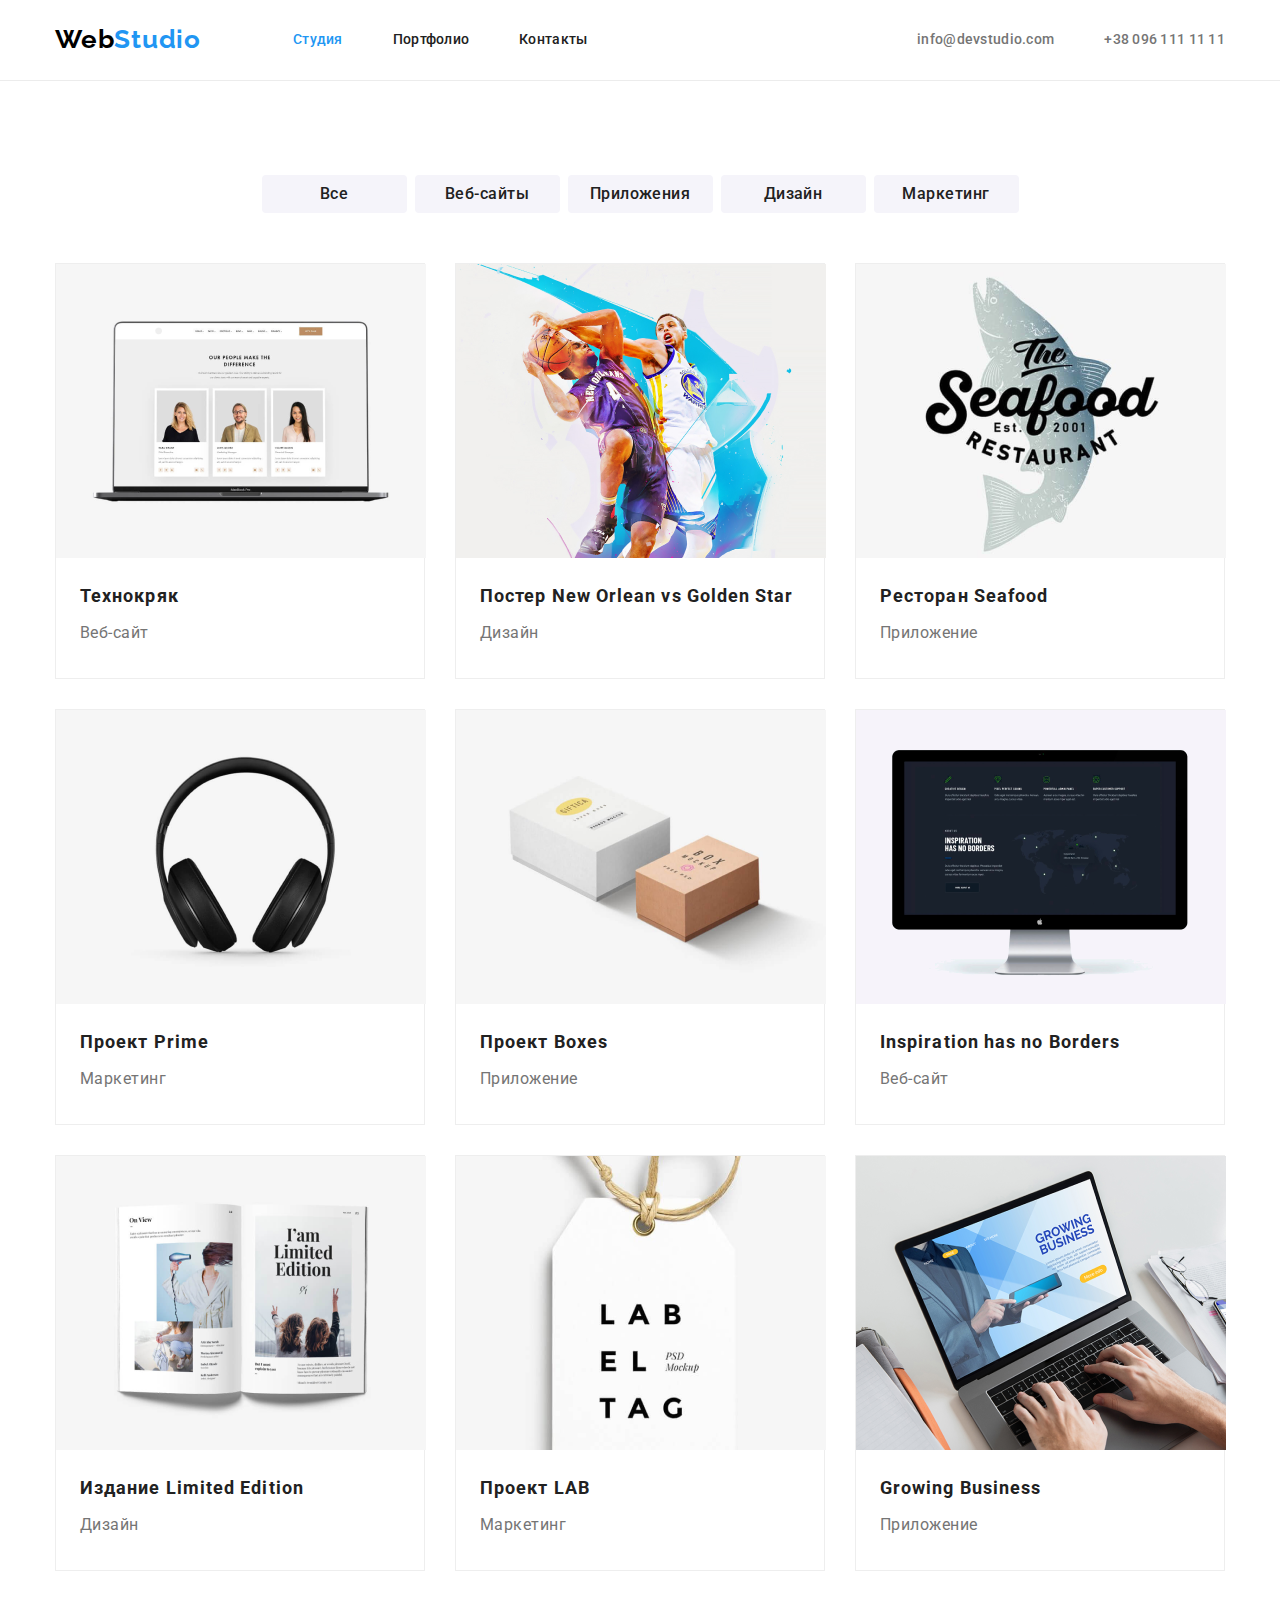
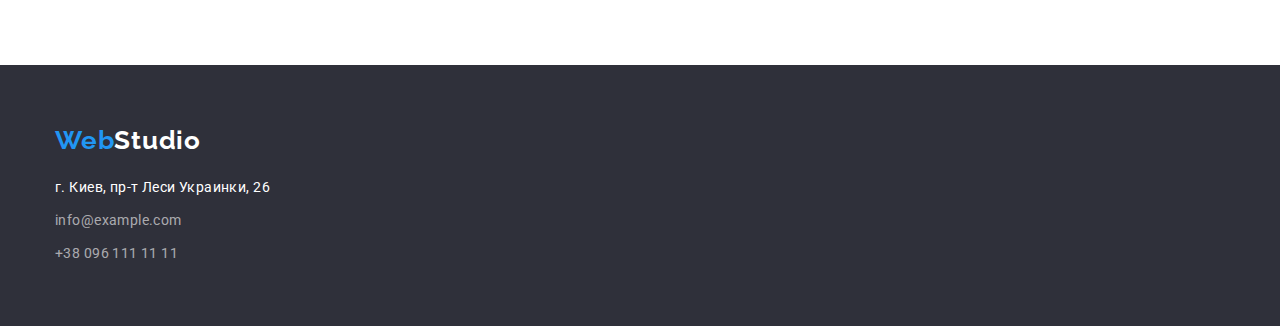
==== commit afdba659: "дз3 після виправлень" ====
--- a/portfolio.html
+++ b/portfolio.html
@@ -15,24 +15,24 @@
       <!--Шапка сайта-->
 
       <header class="header">
-      <div class="header-container">
-        <a class="webstudio" href="./index.html" aria-label="логотип">Web<span class="studio">Studio</span></a>
-        
-        <nav>
-          <ul class="nav-menu list">
-            <li><a href="./index.html" class="link">Студия</a></li>
-            <li><a href="./portfolio.html" class="special-link">Портфолио</a></li>
-            <li><a href="#Контакты" class="link">Контакты</a></li>
-          </ul>
-        </nav>
-
-        <ul class="auth-nav list">
-          <li><a href="mailto:info@devstudio.com" class="auth-item">info@devstudio.com</a></li>
-          <li><a href="tel:+380961111111" class="auth-item">+38 096 111 11 11</a></li>
-        </ul>
-
-      </div>
-
+        <div class="container">
+          <div class="header-container">
+            <a class="webstudio" href="./index.html" aria-label="логотип">Web<span class="studio">Studio</span></a>
+      
+            <nav>
+              <ul class="nav-menu list">
+                <li><a href="./index.html" class="special-link">Студия</a></li>
+                <li><a href="./portfolio.html" class="link">Портфолио</a></li>
+                <li><a href="#Контакты" class="link">Контакты</a></li>
+              </ul>
+            </nav>
+      
+            <ul class="auth-nav list">
+              <li><a href="mailto:info@devstudio.com" class="auth-item">info@devstudio.com</a></li>
+              <li><a href="tel:+380961111111" class="auth-item">+38 096 111 11 11</a></li>
+            </ul>
+          </div>
+        </div>
       </header>
 
       <main class="main">
@@ -40,97 +40,101 @@
 
          <!--Меню кнопок-->
         <section class="main-section">
-          <div class="button-container">
-          <ul class="list">
-            <li class="lii-item"><button type="button" class="button">Все</button></li>
-            <li class="lii-item"><button type="button" class="button">Веб-сайты</button></li>
-            <li class="lii-item"><button type="button" class="button">Приложения</button></li>
-            <li class="lii-item"><button type="button" class="button">Дизайн</button></li>
-            <li class="lii-item"><button type="button" class="button">Маркетинг</button></li>
-          </div>
-          </ul>
+          <div class="container">
+            <ul class="button-list list">
+              <li class="lii-item"><button type="button" class="button">Все</button></li>
+              <li class="lii-item"><button type="button" class="button">Веб-сайты</button></li>
+              <li class="lii-item"><button type="button" class="button">Приложения</button></li>
+              <li class="lii-item"><button type="button" class="button">Дизайн</button></li>
+              <li class="lii-item"><button type="button" class="button">Маркетинг</button></li>
+            </ul>
                     
 
           <!--Проекти-->
-          <div class="projects">
-            <ul class="list">
-              <li class="li-item">
-                <img src="./img/img7.png" alt="Photo" width="370" >
-                <div class="projects-info">
-                  <h3 class="section-title">Технокряк</h3>
-                <p class="section-info">Веб-сайт</p>
-                </div>
-              </li>
-              <li class="li-item">
-                <img src="./img/img8.png" alt="Photo" width="370">
-                <div class="projects-info">
-                  <h3 class="section-title">Постер New Orlean vs Golden Star</h3>
-                <p class="section-info">Дизайн</p>
-              </div>
-              </li>
-              <li class="li-item">
-                <img src="./img/img9.png" alt="Photo" width="370">
-                <div class="projects-info">
-                  <h3 class="section-title">Ресторан Seafood</h3>
-                <p class="section-info">Приложение</p>
-              </div>
-              </li>
-              <li class="li-item">
-                <img src="./img/img10.png" alt="Photo" width="370">
-                <div class="projects-info">
-                  <h3 class="section-title">Проект Prime</h3>
-                <p class="section-info">Маркетинг</p>
-              </div>
-              </li>
-              <li class="li-item">
-                <img src="./img/img11.png" alt="Photo" width="370">
-                <div class="projects-info">
-                  <h3 class="section-title">Проект Boxes</h3>
-                <p class="section-info">Приложение</p>
-              </div>
-              </li>
-              <li class="li-item">
-                <img src="./img/img12.png" alt="Photo" width="370">
-                <div class="projects-info">
-                  <h3 class="section-title">Inspiration has no Borders</h3>
-                <p class="section-info">Веб-сайт</p>
-              </div>
-             </li>
-              <li class="li-item">
-                <img src="./img/img13.png" alt="Photo" width="370">
-                <div class="projects-info">
-                  <h3 class="section-title">Издание Limited Edition</h3>
-                <p class="section-info">Дизайн</p>
+          
+            <div class="projects">
+              <ul class="list">
+                <li class="li-item">
+                  <img src="./img/img7.png" alt="Photo" width="370">
+                  <div class="projects-info">
+                    <h3 class="section-title">Технокряк</h3>
+                    <p class="section-info">Веб-сайт</p>
                   </div>
-             </li>
-              <li class="li-item">
-                <img src="./img/img14.png" alt="Photo" width="370">
-                <div class="projects-info">
-                  <h3 class="section-title">Проект LAB</h3>
-                <p class="section-info">Маркетинг</p>
+                </li>
+                <li class="li-item">
+                  <img src="./img/img8.png" alt="Photo" width="370">
+                  <div class="projects-info">
+                    <h3 class="section-title">Постер New Orlean vs Golden Star</h3>
+                    <p class="section-info">Дизайн</p>
+                  </div>
+                </li>
+                <li class="li-item">
+                  <img src="./img/img9.png" alt="Photo" width="370">
+                  <div class="projects-info">
+                    <h3 class="section-title">Ресторан Seafood</h3>
+                    <p class="section-info">Приложение</p>
+                  </div>
+                </li>
+                <li class="li-item">
+                  <img src="./img/img10.png" alt="Photo" width="370">
+                  <div class="projects-info">
+                    <h3 class="section-title">Проект Prime</h3>
+                    <p class="section-info">Маркетинг</p>
+                  </div>
+                </li>
+                <li class="li-item">
+                  <img src="./img/img11.png" alt="Photo" width="370">
+                  <div class="projects-info">
+                    <h3 class="section-title">Проект Boxes</h3>
+                    <p class="section-info">Приложение</p>
+                  </div>
+                </li>
+                <li class="li-item">
+                  <img src="./img/img12.png" alt="Photo" width="370">
+                  <div class="projects-info">
+                    <h3 class="section-title">Inspiration has no Borders</h3>
+                    <p class="section-info">Веб-сайт</p>
+                  </div>
+                </li>
+                <li class="li-item">
+                  <img src="./img/img13.png" alt="Photo" width="370">
+                  <div class="projects-info">
+                    <h3 class="section-title">Издание Limited Edition</h3>
+                    <p class="section-info">Дизайн</p>
+                  </div>
+                </li>
+                <li class="li-item">
+                  <img src="./img/img14.png" alt="Photo" width="370">
+                  <div class="projects-info">
+                    <h3 class="section-title">Проект LAB</h3>
+                    <p class="section-info">Маркетинг</p>
+                  </div>
+                </li>
+                <li class="li-item">
+                  <img src="./img/img15.png" alt="Photo" width="370">
+                  <div class="projects-info">
+                    <h3 class="section-title">Growing Business</h3>
+                    <p class="section-info">Приложение</p>
+                  </div>
+                </li>
+              </ul>
             </div>
-              </li>
-              <li class="li-item">
-                <img src="./img/img15.png" alt="Photo" width="370">
-                <div class="projects-info">
-                <h3 class="section-title">Growing Business</h3>
-                <p class="section-info">Приложение</p>
-                </div>
-              </li>
-            </ul>
+
           </div>
         </section>
       </main>
 
       <!--Підвал-->
       <footer class="footer">
-        <div class="footer-container">
-        <a href="./index.html" class="webstudio-footer">Web<span class="logo">Studio</span></a>
-        <address class="adress-footer">
-          <p class="street">г. Киев, пр-т Леси Украинки, 26</p>
-          <p class="mmail"><a href="mailto:info@example.com" class="foooter-info">info@example.com</a></p>
-          <p><a href="tel:+380961111111" class="foooter-info">+38 096 111 11 11</a></p>
-        </address>
+        <div class="container">
+          <div class="footer-container">
+            <a href="./index.html" class="webstudio-footer">Web<span class="logo">Studio</span></a>
+            <address class="adress-footer">
+              <p class="street">г. Киев, пр-т Леси Украинки, 26</p>
+              <p class="mmail"><a href="mailto:info@example.com" class="foooter-info">info@example.com</a></p>
+              <p><a href="tel:+380961111111" class="foooter-info">+38 096 111 11 11</a></p>
+            </address>
+          </div>
         </div>
       </footer>    
   </body>
--- a/css/portfolio.css
+++ b/css/portfolio.css
@@ -31,7 +31,6 @@
   background-color: var(--white-text-background);
   color: var(--main-text-color);
   max-width: 1600px;
-  border: 2px solid;
 }
 
 .list {
@@ -43,6 +42,7 @@
 }
 
 /* ЛОГО */
+
 .webstudio {
   width: 145px;
   height: 31px;
@@ -104,15 +104,20 @@
   color: var(--text-hover-focus);
 }
 
-.header-container {
-  display: flex;
-  align-items: flex-start;
+.container {
   width: 1200px;
   padding-right: 15px;
   padding-left: 15px;
-  margin-left: auto;
-  margin-right: auto;
+  margin: 0 auto;
+}
+
+.header-container {
+  display: flex;
+  align-items: flex-start;
   align-items: center;
+}
+
+.header {
   padding-top: 24px;
   padding-bottom: 25px;
 }
@@ -165,6 +170,21 @@
   color: var(--white-text-background);
 }
 
+.main-section {
+  padding-top: 94px;
+  padding-bottom: 94px;
+}
+
+.button-list {
+  display: flex;
+  justify-content: center;
+  margin-bottom: 50px;
+}
+
+.lii-item:not(:last-child) {
+  margin-right: 8px;
+}
+
 /* MAIN */
 
 img {
@@ -190,35 +210,6 @@
   /* identical to box height, or 187% */
   color: var(--main-text-color);
   letter-spacing: 0.03em;
-}
-
-.main-section {
-  padding-top: 94px;
-}
-
-.button-container {
-  width: 1200px;
-  padding-left: 15px;
-  padding-right: 15px;
-  margin: 0 auto;
-}
-
-.button-container .list {
-  display: flex;
-  justify-content: center;
-}
-
-.lii-item:not(:last-child) {
-  margin-right: 8px;
-}
-
-.projects {
-  width: 1200px;
-  padding-left: 15px;
-  padding-right: 15px;
-  padding-top: 50px;
-  padding-bottom: 94px;
-  margin: 0 auto;
 }
 
 .projects .list {
@@ -305,10 +296,6 @@
 }
 
 .footer-container {
-  width: 1200px;
-  padding-left: 15px;
-  padding-right: 15px;
-  margin: 0 auto;
   display: flex;
   flex-direction: column;
 }
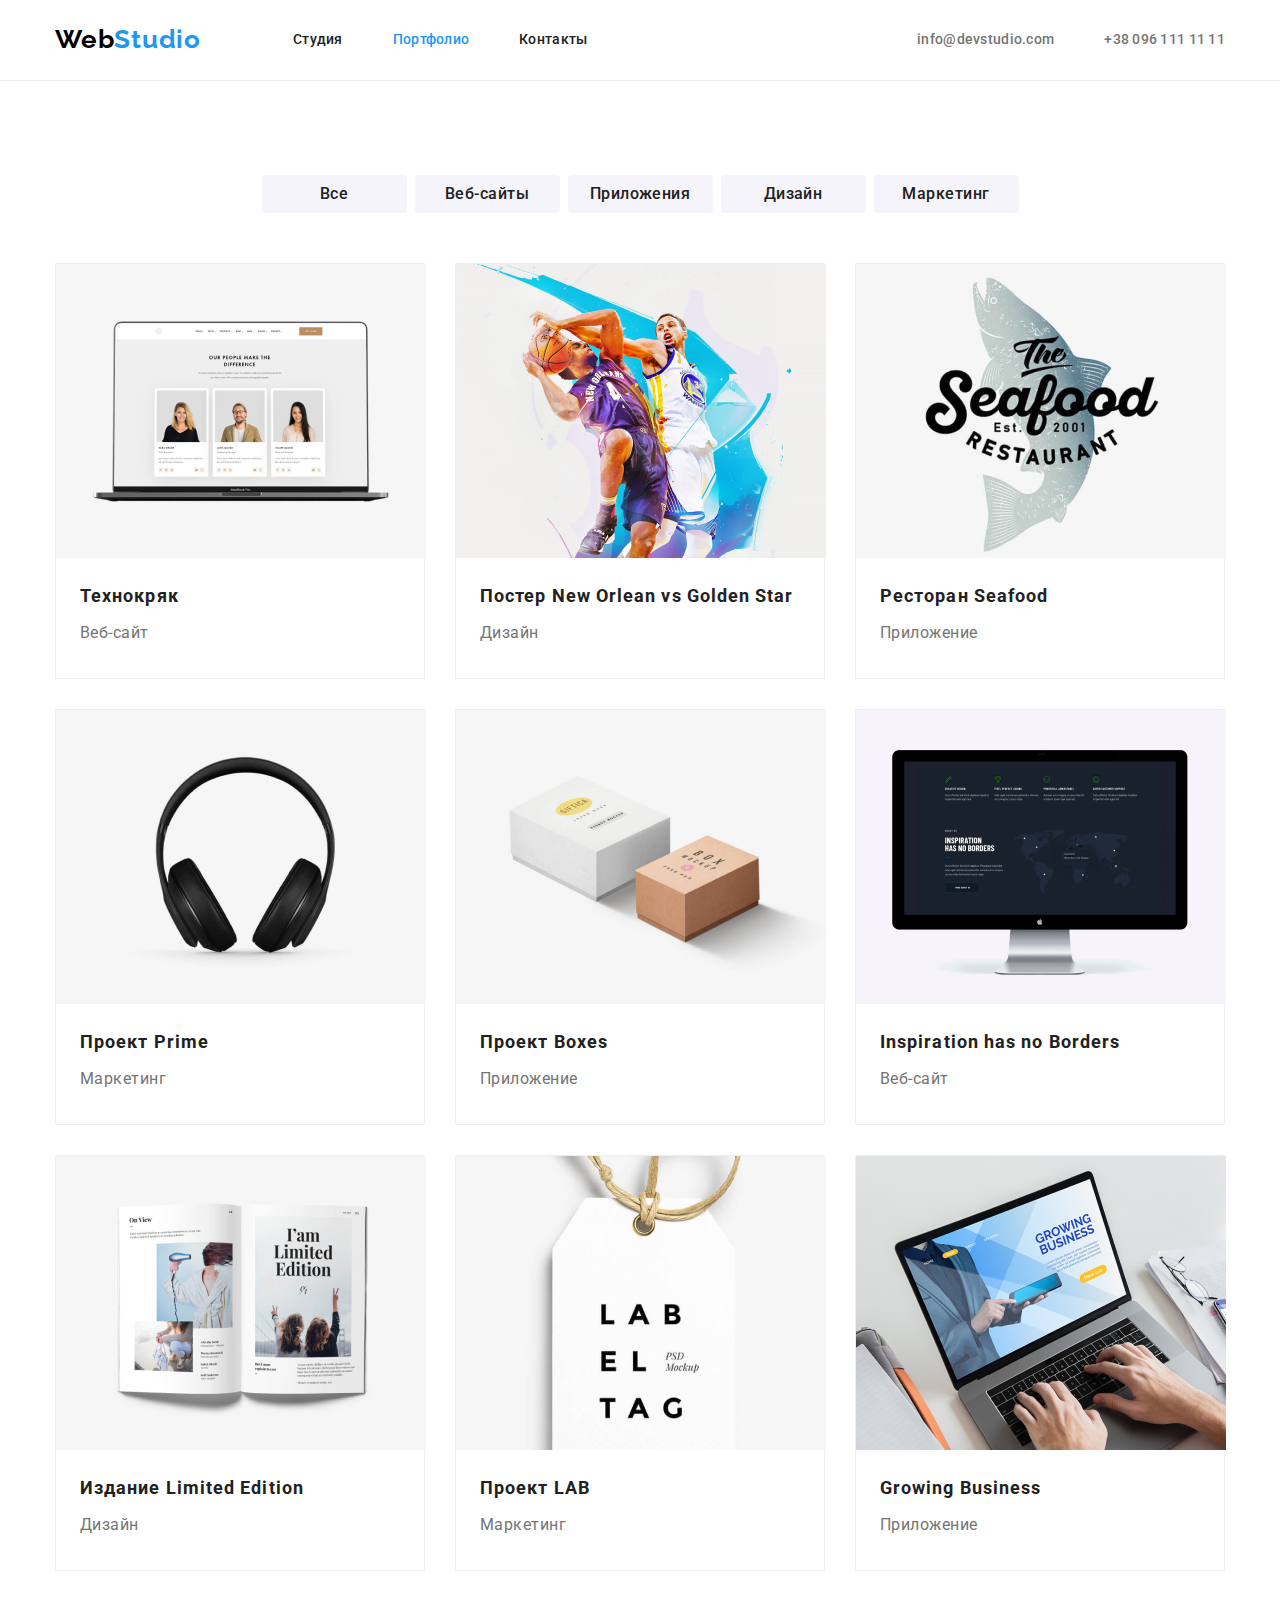
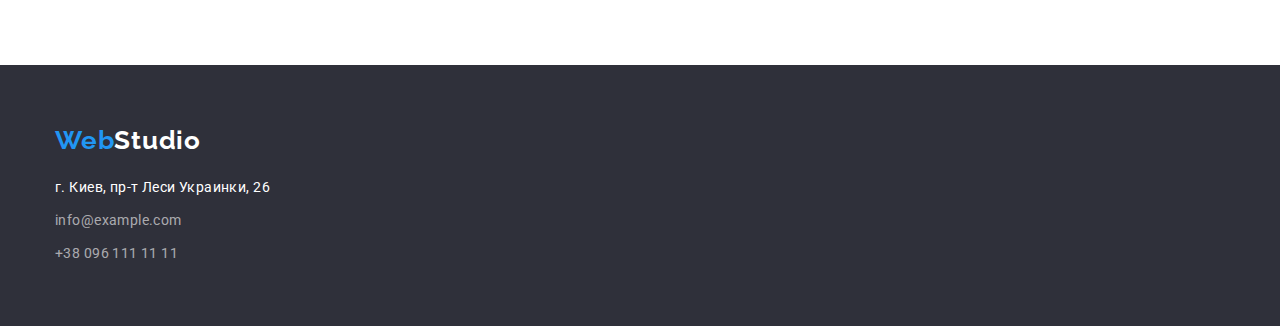
==== commit ac56629f: "після виправлень" ====
--- a/portfolio.html
+++ b/portfolio.html
@@ -21,8 +21,8 @@
       
             <nav>
               <ul class="nav-menu list">
-                <li><a href="./index.html" class="special-link">Студия</a></li>
-                <li><a href="./portfolio.html" class="link">Портфолио</a></li>
+                <li><a href="./index.html" class="link">Студия</a></li>
+                <li><a href="./portfolio.html" class="special-link">Портфолио</a></li>
                 <li><a href="#Контакты" class="link">Контакты</a></li>
               </ul>
             </nav>
